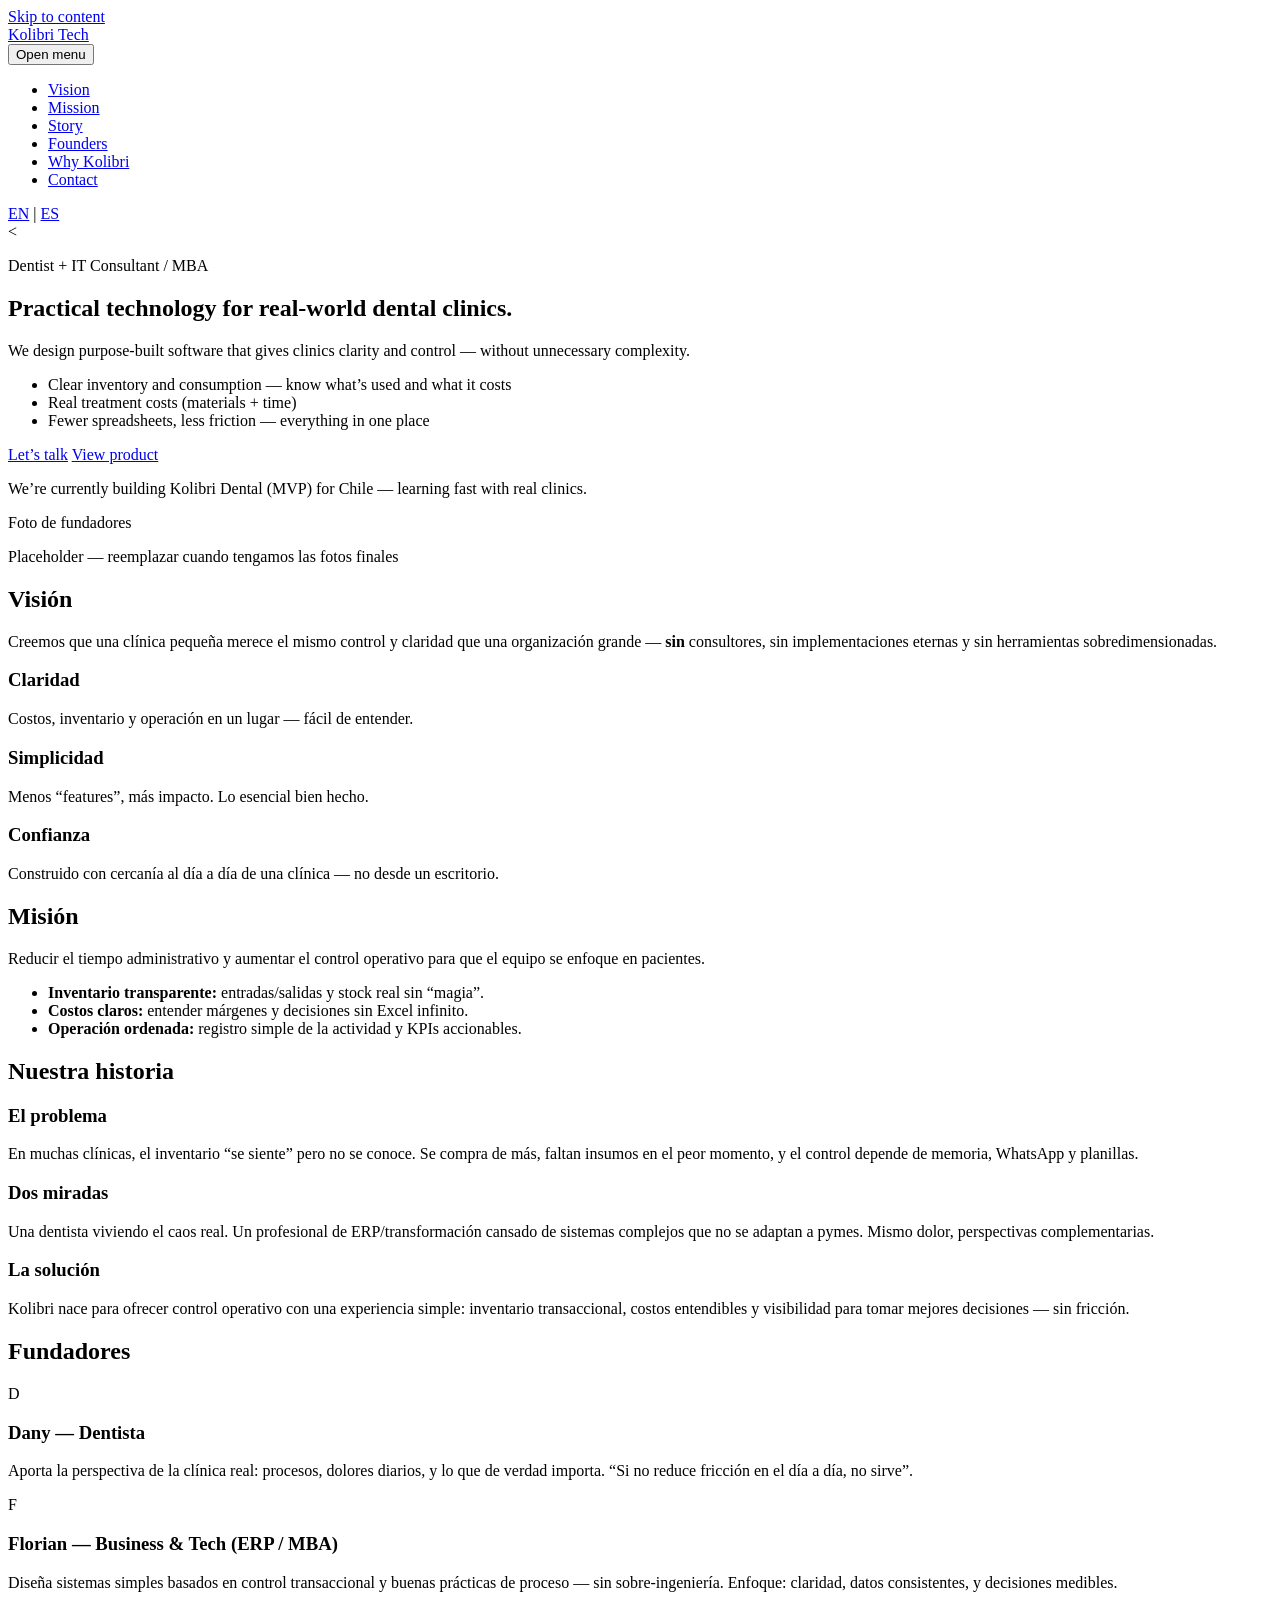
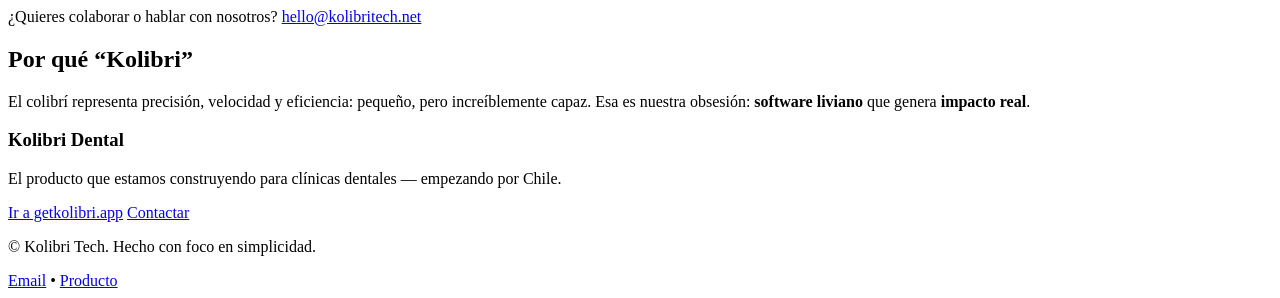
==== en/index.html @ 1b4330e5 "Add files via upload" ====
<!doctype html>
<html lang="en">
<head>
  <meta charset="utf-8" />
  <meta name="viewport" content="width=device-width,initial-scale=1" />

  <title>Kolibri Tech</title>
<meta name="description" content="Kolibri Tech — practical technology for real-world dental clinics in Latin America." />

<meta property="og:title" content="Kolibri Tech" />
<meta property="og:description" content="Practical technology for real-world dental clinics." />

  <!-- Favicon -->
  <link rel="icon" type="image/svg+xml" href="assets/icons/favicon.svg" />

  <!-- Social preview -->
  <meta property="og:title" content="Kolibri Tech" />
  <meta property="og:description" content="Tecnología simple y útil para clínicas dentales reales en Latinoamérica." />
  <meta property="og:type" content="website" />
  <!-- Optional: <meta property="og:image" content="https://kolibritech.net/assets/img/og.jpg" /> -->

  <link rel="stylesheet" href="css/styles.css" />
<link rel="canonical" href="https://kolibritech.net/en" />
<link rel="alternate" hreflang="es" href="https://kolibritech.net/" />
<link rel="alternate" hreflang="en" href="https://kolibritech.net/en" />
</head>

<body>
  <a class="skip-link" href="#main">Skip to content</a>

  <!-- Header -->
  <header class="header">
    <div class="container header__inner">
      <a class="brand" href="#">
        <span class="brand__mark" aria-hidden="true">
          <!-- Optional: replace with your SVG mark -->
          <span class="dot"></span>
        </span>
        <span class="brand__text">Kolibri Tech</span>
      </a>

      <nav class="nav" aria-label="Primary navigation">
  <button class="nav__toggle" type="button"
          aria-expanded="false" aria-controls="navMenu">
    <span class="nav__toggleLines" aria-hidden="true"></span>
    <span class="sr-only">Open menu</span>
  </button>

  <ul class="nav__menu" id="navMenu">
    <li><a href="#vision">Vision</a></li>
    <li><a href="#mission">Mission</a></li>
    <li><a href="#story">Story</a></li>
    <li><a href="#founders">Founders</a></li>
    <li><a href="#why">Why Kolibri</a></li>
    <li>
      <a class="btn btn--small" href="mailto:hello@kolibritech.net">
        Contact
      </a>
    </li>
  </ul>

  <div class="lang" aria-label="Language selector">
    <a class="lang__link lang__link--active" href="/en">EN</a>
    <span class="lang__sep">|</span>
    <a class="lang__link" href="/">ES</a>
  </div>
</nav>
      </nav>
    </div>
  </header>

  <main id="main">
    <!-- Hero -->
    <section class="hero">
      <div class="container hero__grid">
        <div class="hero__copy">
          <<p class="badge">Dentist + IT Consultant / MBA</p>
<h1>Practical technology for real-world dental clinics.</h1>

<p class="lead">
  We design purpose-built software that gives clinics clarity and control — without unnecessary complexity.
</p>

<ul class="hero__bullets">
  <li>Clear inventory and consumption — know what’s used and what it costs</li>
  <li>Real treatment costs (materials + time)</li>
  <li>Fewer spreadsheets, less friction — everything in one place</li>
</ul>

<div class="hero__cta">
  <a class="btn" href="mailto:hello@kolibritech.net">Let’s talk</a>
  <a class="btn btn--ghost" href="https://getkolibri.app" target="_blank" rel="noreferrer">View product</a>
</div>

<p class="fineprint">
  We’re currently building Kolibri Dental (MVP) for Chile — learning fast with real clinics.
</p>
        </div>

        <div class="hero__media" aria-label="Founders photo">
          <!-- Placeholder block: replace with your real photo later -->
          <div class="photoPlaceholder">
            <div class="photoPlaceholder__inner">
              <p class="photoPlaceholder__title">Foto de fundadores</p>
              <p class="photoPlaceholder__hint">Placeholder — reemplazar cuando tengamos las fotos finales</p>
            </div>
          </div>

          <!-- Option B: If you have an image, uncomment and add file
          <img class="hero__photo" src="assets/img/founders-placeholder.jpg" alt="The founders of Kolibri Tech" />
          -->
        </div>
      </div>
    </section>

    <!-- Vision -->
    <section class="section" id="vision">
      <div class="container">
        <h2>Visión</h2>
        <p class="textWide">
          Creemos que una clínica pequeña merece el mismo control y claridad que una organización grande —
          <strong>sin</strong> consultores, sin implementaciones eternas y sin herramientas sobredimensionadas.
        </p>
        <div class="cards">
          <div class="card">
            <h3>Claridad</h3>
            <p>Costos, inventario y operación en un lugar — fácil de entender.</p>
          </div>
          <div class="card">
            <h3>Simplicidad</h3>
            <p>Menos “features”, más impacto. Lo esencial bien hecho.</p>
          </div>
          <div class="card">
            <h3>Confianza</h3>
            <p>Construido con cercanía al día a día de una clínica — no desde un escritorio.</p>
          </div>
        </div>
      </div>
    </section>

    <!-- Mission -->
    <section class="section section--alt" id="mission">
      <div class="container">
        <h2>Misión</h2>
        <p class="textWide">
          Reducir el tiempo administrativo y aumentar el control operativo para que el equipo se enfoque en pacientes.
        </p>

        <ul class="bullets">
          <li><strong>Inventario transparente:</strong> entradas/salidas y stock real sin “magia”.</li>
          <li><strong>Costos claros:</strong> entender márgenes y decisiones sin Excel infinito.</li>
          <li><strong>Operación ordenada:</strong> registro simple de la actividad y KPIs accionables.</li>
        </ul>
      </div>
    </section>

    <!-- Story -->
    <section class="section" id="story">
      <div class="container">
        <h2>Nuestra historia</h2>
        <div class="story">
          <div class="story__block">
            <h3>El problema</h3>
            <p>
              En muchas clínicas, el inventario “se siente” pero no se conoce. Se compra de más, faltan insumos
              en el peor momento, y el control depende de memoria, WhatsApp y planillas.
            </p>
          </div>
          <div class="story__block">
            <h3>Dos miradas</h3>
            <p>
              Una dentista viviendo el caos real. Un profesional de ERP/transformación cansado de sistemas
              complejos que no se adaptan a pymes. Mismo dolor, perspectivas complementarias.
            </p>
          </div>
          <div class="story__block">
            <h3>La solución</h3>
            <p>
              Kolibri nace para ofrecer control operativo con una experiencia simple: inventario transaccional,
              costos entendibles y visibilidad para tomar mejores decisiones — sin fricción.
            </p>
          </div>
        </div>
      </div>
    </section>

    <!-- Founders -->
    <section class="section section--alt" id="founders">
      <div class="container">
        <h2>Fundadores</h2>

        <div class="founders">
          <article class="founderCard">
            <div class="founderCard__avatar" aria-hidden="true">D</div>
            <div>
              <h3>Dany — Dentista</h3>
              <p>
                Aporta la perspectiva de la clínica real: procesos, dolores diarios, y lo que de verdad importa.
                “Si no reduce fricción en el día a día, no sirve”.
              </p>
            </div>
          </article>

          <article class="founderCard">
            <div class="founderCard__avatar" aria-hidden="true">F</div>
            <div>
              <h3>Florian — Business & Tech (ERP / MBA)</h3>
              <p>
                Diseña sistemas simples basados en control transaccional y buenas prácticas de proceso — sin
                sobre-ingeniería. Enfoque: claridad, datos consistentes, y decisiones medibles.
              </p>
            </div>
          </article>
        </div>

        <div class="note">
          <p>
            ¿Quieres colaborar o hablar con nosotros? <a href="mailto:hello@kolibritech.net">hello@kolibritech.net</a>
          </p>
        </div>
      </div>
    </section>

    <!-- Why Kolibri -->
    <section class="section" id="why">
      <div class="container">
        <h2>Por qué “Kolibri”</h2>
        <p class="textWide">
          El colibrí representa precisión, velocidad y eficiencia: pequeño, pero increíblemente capaz.
          Esa es nuestra obsesión: <strong>software liviano</strong> que genera <strong>impacto real</strong>.
        </p>

        <div class="ctaCard">
          <div>
            <h3>Kolibri Dental</h3>
            <p>El producto que estamos construyendo para clínicas dentales — empezando por Chile.</p>
          </div>
          <div class="ctaCard__actions">
            <a class="btn" href="https://getkolibri.app" target="_blank" rel="noreferrer">Ir a getkolibri.app</a>
            <a class="btn btn--ghost" href="mailto:hello@kolibritech.net">Contactar</a>
          </div>
        </div>
      </div>
    </section>

    <!-- Footer -->
    <footer class="footer">
      <div class="container footer__inner">
        <p>© <span id="year"></span> Kolibri Tech. Hecho con foco en simplicidad.</p>
        <div class="footer__links">
          <a href="mailto:hello@kolibritech.net">Email</a>
          <span aria-hidden="true">•</span>
          <a href="https://getkolibri.app" target="_blank" rel="noreferrer">Producto</a>
        </div>
      </div>
    </footer>
  </main>

  <script src="js/main.js"></script>
</body>
</html>
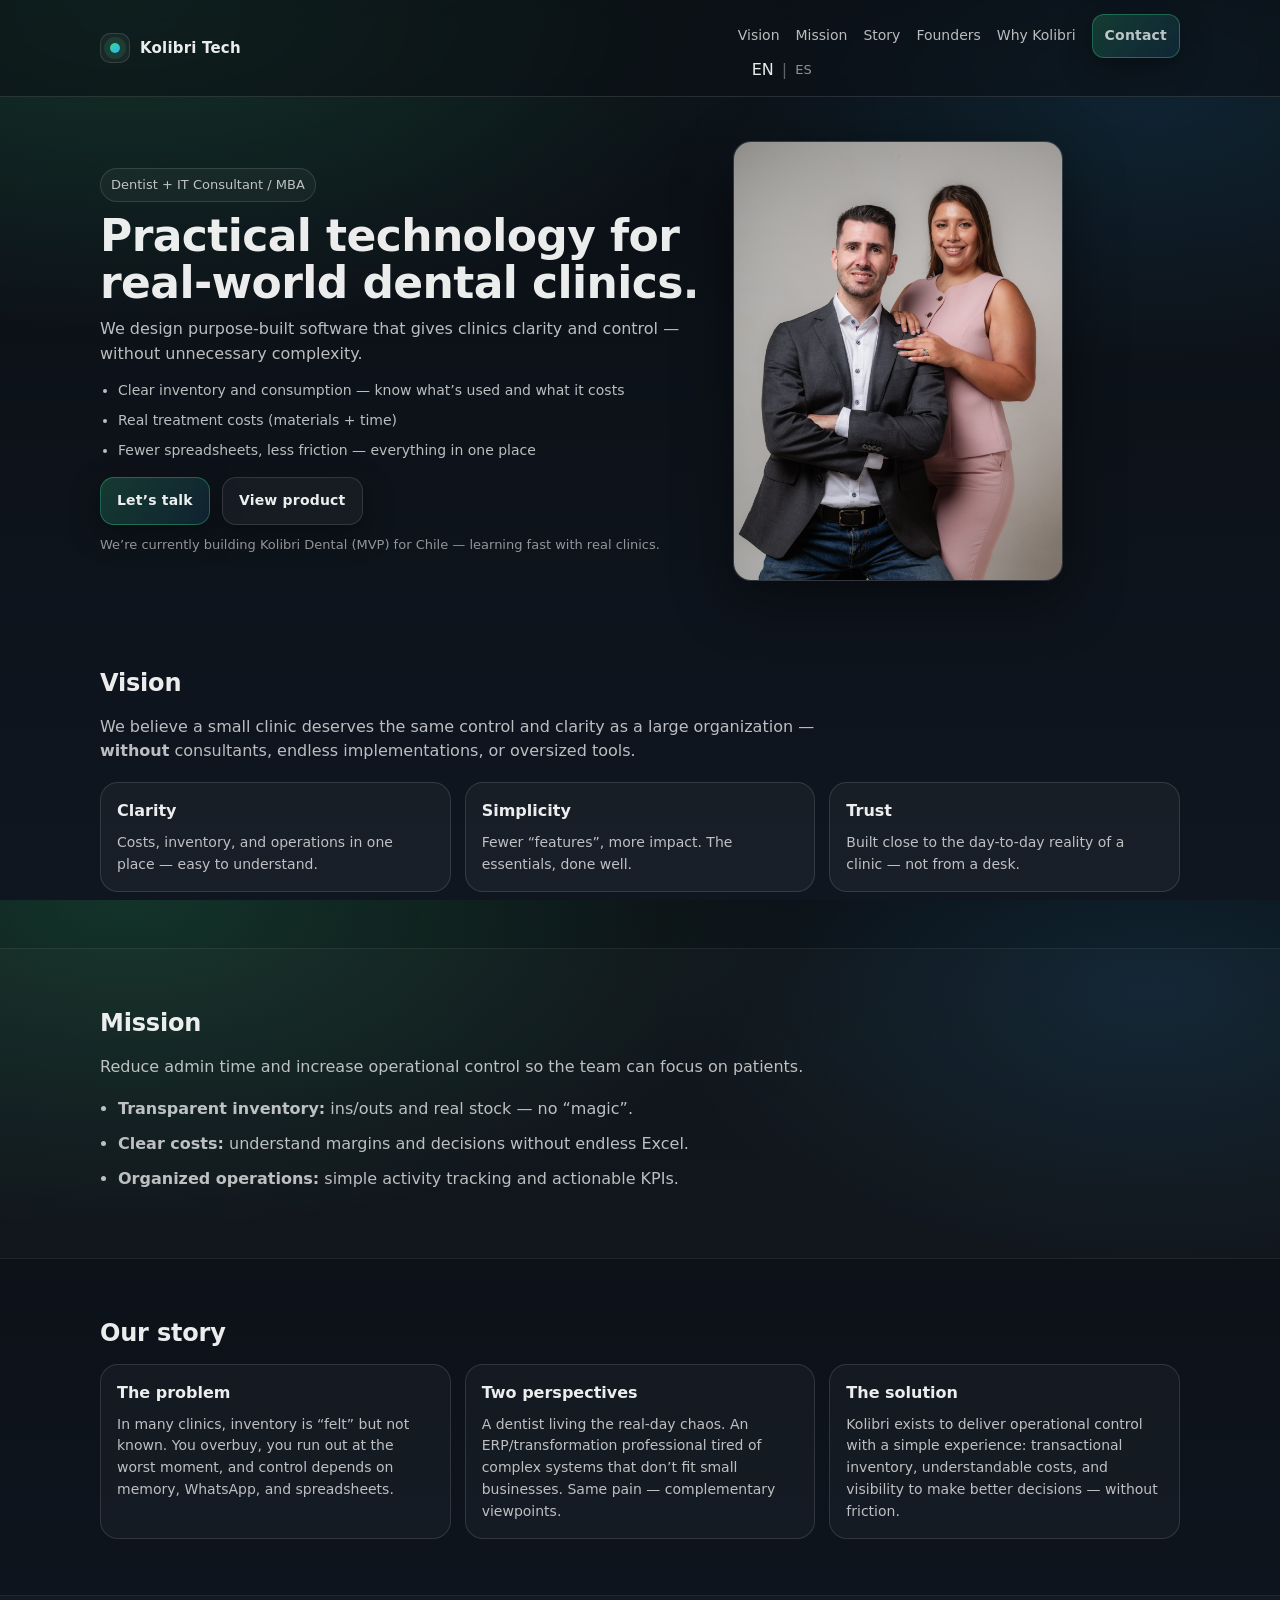
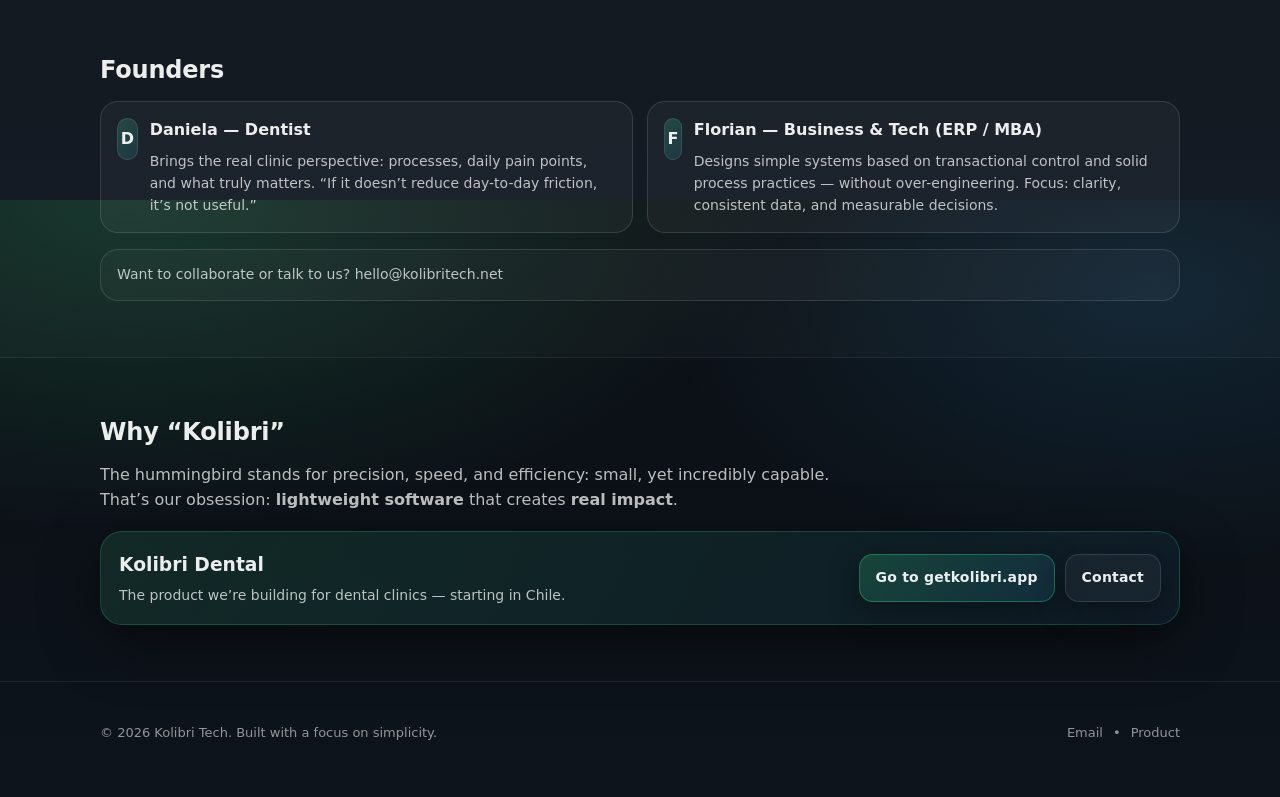
==== commit e9b45cd2: "Update index.html" ====
--- a/en/index.html
+++ b/en/index.html
@@ -3,26 +3,22 @@
 <head>
   <meta charset="utf-8" />
   <meta name="viewport" content="width=device-width,initial-scale=1" />
-
+  <!-- Social preview -->
   <title>Kolibri Tech</title>
 <meta name="description" content="Kolibri Tech — practical technology for real-world dental clinics in Latin America." />
 
 <meta property="og:title" content="Kolibri Tech" />
 <meta property="og:description" content="Practical technology for real-world dental clinics." />
-
+<meta property="og:type" content="website" />
   <!-- Favicon -->
-  <link rel="icon" type="image/svg+xml" href="assets/icons/favicon.svg" />
-
-  <!-- Social preview -->
-  <meta property="og:title" content="Kolibri Tech" />
-  <meta property="og:description" content="Tecnología simple y útil para clínicas dentales reales en Latinoamérica." />
-  <meta property="og:type" content="website" />
+  <link rel="icon" type="image/svg+xml" href="/assets/icons/favicon.svg" />
+  
   <!-- Optional: <meta property="og:image" content="https://kolibritech.net/assets/img/og.jpg" /> -->
 
-  <link rel="stylesheet" href="css/styles.css" />
-<link rel="canonical" href="https://kolibritech.net/en" />
+  <link rel="stylesheet" href="/css/styles.css" />
+<link rel="canonical" href="https://kolibritech.net/en/" />
 <link rel="alternate" hreflang="es" href="https://kolibritech.net/" />
-<link rel="alternate" hreflang="en" href="https://kolibritech.net/en" />
+<link rel="alternate" hreflang="en" href="https://kolibritech.net/en/" />
 </head>
 
 <body>
@@ -60,11 +56,10 @@
   </ul>
 
   <div class="lang" aria-label="Language selector">
-    <a class="lang__link lang__link--active" href="/en">EN</a>
-    <span class="lang__sep">|</span>
-    <a class="lang__link" href="/">ES</a>
-  </div>
-</nav>
+  <span class="lang__active">EN</span>
+  <span class="lang__sep">|</span>
+  <a class="lang__link" href="/">ES</a>
+</div>
       </nav>
     </div>
   </header>
@@ -72,190 +67,185 @@
   <main id="main">
     <!-- Hero -->
     <section class="hero">
-      <div class="container hero__grid">
-        <div class="hero__copy">
-          <<p class="badge">Dentist + IT Consultant / MBA</p>
-<h1>Practical technology for real-world dental clinics.</h1>
-
-<p class="lead">
-  We design purpose-built software that gives clinics clarity and control — without unnecessary complexity.
-</p>
-
-<ul class="hero__bullets">
-  <li>Clear inventory and consumption — know what’s used and what it costs</li>
-  <li>Real treatment costs (materials + time)</li>
-  <li>Fewer spreadsheets, less friction — everything in one place</li>
-</ul>
-
-<div class="hero__cta">
-  <a class="btn" href="mailto:hello@kolibritech.net">Let’s talk</a>
-  <a class="btn btn--ghost" href="https://getkolibri.app" target="_blank" rel="noreferrer">View product</a>
-</div>
-
-<p class="fineprint">
-  We’re currently building Kolibri Dental (MVP) for Chile — learning fast with real clinics.
-</p>
-        </div>
-
-        <div class="hero__media" aria-label="Founders photo">
-          <!-- Placeholder block: replace with your real photo later -->
-          <div class="photoPlaceholder">
-            <div class="photoPlaceholder__inner">
-              <p class="photoPlaceholder__title">Foto de fundadores</p>
-              <p class="photoPlaceholder__hint">Placeholder — reemplazar cuando tengamos las fotos finales</p>
-            </div>
-          </div>
-
-          <!-- Option B: If you have an image, uncomment and add file
-          <img class="hero__photo" src="assets/img/founders-placeholder.jpg" alt="The founders of Kolibri Tech" />
-          -->
-        </div>
-      </div>
-    </section>
+  <div class="container hero__grid">
+    <div class="hero__copy">
+      <p class="badge">Dentist + IT Consultant / MBA</p>
+      <h1>Practical technology for real-world dental clinics.</h1>
+
+      <p class="lead">
+        We design purpose-built software that gives clinics clarity and control — without unnecessary complexity.
+      </p>
+
+      <ul class="hero__bullets">
+        <li>Clear inventory and consumption — know what’s used and what it costs</li>
+        <li>Real treatment costs (materials + time)</li>
+        <li>Fewer spreadsheets, less friction — everything in one place</li>
+      </ul>
+
+      <div class="hero__cta">
+        <a class="btn" href="mailto:hello@kolibritech.net">Let’s talk</a>
+        <a class="btn btn--ghost" href="https://getkolibri.app" target="_blank" rel="noreferrer">View product</a>
+      </div>
+
+      <p class="fineprint">
+        We’re currently building Kolibri Dental (MVP) for Chile — learning fast with real clinics.
+      </p>
+    </div>
+
+    <div class="hero__media" aria-label="Founders photo">
+      <img
+        class="hero__photo"
+        src="/img/founders.jpg"
+        alt="The founders of Kolibri Tech"
+        loading="eager"
+      />
+    </div>
+  </div>
+</section>
 
     <!-- Vision -->
-    <section class="section" id="vision">
-      <div class="container">
-        <h2>Visión</h2>
-        <p class="textWide">
-          Creemos que una clínica pequeña merece el mismo control y claridad que una organización grande —
-          <strong>sin</strong> consultores, sin implementaciones eternas y sin herramientas sobredimensionadas.
+<section class="section" id="vision">
+  <div class="container">
+    <h2>Vision</h2>
+    <p class="textWide">
+      We believe a small clinic deserves the same control and clarity as a large organization —
+      <strong>without</strong> consultants, endless implementations, or oversized tools.
+    </p>
+    <div class="cards">
+      <div class="card">
+        <h3>Clarity</h3>
+        <p>Costs, inventory, and operations in one place — easy to understand.</p>
+      </div>
+      <div class="card">
+        <h3>Simplicity</h3>
+        <p>Fewer “features”, more impact. The essentials, done well.</p>
+      </div>
+      <div class="card">
+        <h3>Trust</h3>
+        <p>Built close to the day-to-day reality of a clinic — not from a desk.</p>
+      </div>
+    </div>
+  </div>
+</section>
+
+<!-- Mission -->
+<section class="section section--alt" id="mission">
+  <div class="container">
+    <h2>Mission</h2>
+    <p class="textWide">
+      Reduce admin time and increase operational control so the team can focus on patients.
+    </p>
+
+    <ul class="bullets">
+      <li><strong>Transparent inventory:</strong> ins/outs and real stock — no “magic”.</li>
+      <li><strong>Clear costs:</strong> understand margins and decisions without endless Excel.</li>
+      <li><strong>Organized operations:</strong> simple activity tracking and actionable KPIs.</li>
+    </ul>
+  </div>
+</section>
+
+<!-- Story -->
+<section class="section" id="story">
+  <div class="container">
+    <h2>Our story</h2>
+    <div class="story">
+      <div class="story__block">
+        <h3>The problem</h3>
+        <p>
+          In many clinics, inventory is “felt” but not known. You overbuy, you run out at the worst moment,
+          and control depends on memory, WhatsApp, and spreadsheets.
         </p>
-        <div class="cards">
-          <div class="card">
-            <h3>Claridad</h3>
-            <p>Costos, inventario y operación en un lugar — fácil de entender.</p>
-          </div>
-          <div class="card">
-            <h3>Simplicidad</h3>
-            <p>Menos “features”, más impacto. Lo esencial bien hecho.</p>
-          </div>
-          <div class="card">
-            <h3>Confianza</h3>
-            <p>Construido con cercanía al día a día de una clínica — no desde un escritorio.</p>
-          </div>
-        </div>
-      </div>
-    </section>
-
-    <!-- Mission -->
-    <section class="section section--alt" id="mission">
-      <div class="container">
-        <h2>Misión</h2>
-        <p class="textWide">
-          Reducir el tiempo administrativo y aumentar el control operativo para que el equipo se enfoque en pacientes.
+      </div>
+      <div class="story__block">
+        <h3>Two perspectives</h3>
+        <p>
+          A dentist living the real-day chaos. An ERP/transformation professional tired of complex systems
+          that don’t fit small businesses. Same pain — complementary viewpoints.
         </p>
-
-        <ul class="bullets">
-          <li><strong>Inventario transparente:</strong> entradas/salidas y stock real sin “magia”.</li>
-          <li><strong>Costos claros:</strong> entender márgenes y decisiones sin Excel infinito.</li>
-          <li><strong>Operación ordenada:</strong> registro simple de la actividad y KPIs accionables.</li>
-        </ul>
-      </div>
-    </section>
-
-    <!-- Story -->
-    <section class="section" id="story">
-      <div class="container">
-        <h2>Nuestra historia</h2>
-        <div class="story">
-          <div class="story__block">
-            <h3>El problema</h3>
-            <p>
-              En muchas clínicas, el inventario “se siente” pero no se conoce. Se compra de más, faltan insumos
-              en el peor momento, y el control depende de memoria, WhatsApp y planillas.
-            </p>
-          </div>
-          <div class="story__block">
-            <h3>Dos miradas</h3>
-            <p>
-              Una dentista viviendo el caos real. Un profesional de ERP/transformación cansado de sistemas
-              complejos que no se adaptan a pymes. Mismo dolor, perspectivas complementarias.
-            </p>
-          </div>
-          <div class="story__block">
-            <h3>La solución</h3>
-            <p>
-              Kolibri nace para ofrecer control operativo con una experiencia simple: inventario transaccional,
-              costos entendibles y visibilidad para tomar mejores decisiones — sin fricción.
-            </p>
-          </div>
-        </div>
-      </div>
-    </section>
-
-    <!-- Founders -->
-    <section class="section section--alt" id="founders">
-      <div class="container">
-        <h2>Fundadores</h2>
-
-        <div class="founders">
-          <article class="founderCard">
-            <div class="founderCard__avatar" aria-hidden="true">D</div>
-            <div>
-              <h3>Dany — Dentista</h3>
-              <p>
-                Aporta la perspectiva de la clínica real: procesos, dolores diarios, y lo que de verdad importa.
-                “Si no reduce fricción en el día a día, no sirve”.
-              </p>
-            </div>
-          </article>
-
-          <article class="founderCard">
-            <div class="founderCard__avatar" aria-hidden="true">F</div>
-            <div>
-              <h3>Florian — Business & Tech (ERP / MBA)</h3>
-              <p>
-                Diseña sistemas simples basados en control transaccional y buenas prácticas de proceso — sin
-                sobre-ingeniería. Enfoque: claridad, datos consistentes, y decisiones medibles.
-              </p>
-            </div>
-          </article>
-        </div>
-
-        <div class="note">
+      </div>
+      <div class="story__block">
+        <h3>The solution</h3>
+        <p>
+          Kolibri exists to deliver operational control with a simple experience: transactional inventory,
+          understandable costs, and visibility to make better decisions — without friction.
+        </p>
+      </div>
+    </div>
+  </div>
+</section>
+
+<!-- Founders -->
+<section class="section section--alt" id="founders">
+  <div class="container">
+    <h2>Founders</h2>
+
+    <div class="founders">
+      <article class="founderCard">
+        <div class="founderCard__avatar" aria-hidden="true">D</div>
+        <div>
+          <h3>Daniela — Dentist</h3>
           <p>
-            ¿Quieres colaborar o hablar con nosotros? <a href="mailto:hello@kolibritech.net">hello@kolibritech.net</a>
+            Brings the real clinic perspective: processes, daily pain points, and what truly matters.
+            “If it doesn’t reduce day-to-day friction, it’s not useful.”
           </p>
         </div>
-      </div>
-    </section>
-
-    <!-- Why Kolibri -->
-    <section class="section" id="why">
-      <div class="container">
-        <h2>Por qué “Kolibri”</h2>
-        <p class="textWide">
-          El colibrí representa precisión, velocidad y eficiencia: pequeño, pero increíblemente capaz.
-          Esa es nuestra obsesión: <strong>software liviano</strong> que genera <strong>impacto real</strong>.
-        </p>
-
-        <div class="ctaCard">
-          <div>
-            <h3>Kolibri Dental</h3>
-            <p>El producto que estamos construyendo para clínicas dentales — empezando por Chile.</p>
-          </div>
-          <div class="ctaCard__actions">
-            <a class="btn" href="https://getkolibri.app" target="_blank" rel="noreferrer">Ir a getkolibri.app</a>
-            <a class="btn btn--ghost" href="mailto:hello@kolibritech.net">Contactar</a>
-          </div>
+      </article>
+
+      <article class="founderCard">
+        <div class="founderCard__avatar" aria-hidden="true">F</div>
+        <div>
+          <h3>Florian — Business & Tech (ERP / MBA)</h3>
+          <p>
+            Designs simple systems based on transactional control and solid process practices — without
+            over-engineering. Focus: clarity, consistent data, and measurable decisions.
+          </p>
         </div>
-      </div>
-    </section>
-
-    <!-- Footer -->
-    <footer class="footer">
-      <div class="container footer__inner">
-        <p>© <span id="year"></span> Kolibri Tech. Hecho con foco en simplicidad.</p>
-        <div class="footer__links">
-          <a href="mailto:hello@kolibritech.net">Email</a>
-          <span aria-hidden="true">•</span>
-          <a href="https://getkolibri.app" target="_blank" rel="noreferrer">Producto</a>
-        </div>
-      </div>
-    </footer>
-  </main>
-
-  <script src="js/main.js"></script>
+      </article>
+    </div>
+
+    <div class="note">
+      <p>
+        Want to collaborate or talk to us? <a href="mailto:hello@kolibritech.net">hello@kolibritech.net</a>
+      </p>
+    </div>
+  </div>
+</section>
+
+<!-- Why Kolibri -->
+<section class="section" id="why">
+  <div class="container">
+    <h2>Why “Kolibri”</h2>
+    <p class="textWide">
+      The hummingbird stands for precision, speed, and efficiency: small, yet incredibly capable.
+      That’s our obsession: <strong>lightweight software</strong> that creates <strong>real impact</strong>.
+    </p>
+
+    <div class="ctaCard">
+      <div>
+        <h3>Kolibri Dental</h3>
+        <p>The product we’re building for dental clinics — starting in Chile.</p>
+      </div>
+      <div class="ctaCard__actions">
+        <a class="btn" href="https://getkolibri.app" target="_blank" rel="noreferrer">Go to getkolibri.app</a>
+        <a class="btn btn--ghost" href="mailto:hello@kolibritech.net">Contact</a>
+      </div>
+    </div>
+  </div>
+</section>
+
+<!-- Footer -->
+<footer class="footer">
+  <div class="container footer__inner">
+    <p>© <span id="year"></span> Kolibri Tech. Built with a focus on simplicity.</p>
+    <div class="footer__links">
+      <a href="mailto:hello@kolibritech.net">Email</a>
+      <span aria-hidden="true">•</span>
+      <a href="https://getkolibri.app" target="_blank" rel="noreferrer">Product</a>
+    </div>
+  </div>
+</footer>
+</main>
+
+  <script src="/js/main.js"></script>
 </body>
-</html>+</html>
--- a/css/styles.css
+++ b/css/styles.css
@@ -0,0 +1,466 @@
+:root{
+  --bg: #0b0f14;
+  --bg2: #0f1620;
+  --card: rgba(255,255,255,0.06);
+  --card2: rgba(255,255,255,0.10);
+  --text: rgba(255,255,255,0.92);
+  --muted: rgba(255,255,255,0.72);
+  --muted2: rgba(255,255,255,0.55);
+  --border: rgba(255,255,255,0.12);
+  --accent: #39d98a; /* Kolibri-ish green (adjust later) */
+  --accent2: #2bb3ff;
+  --shadow: 0 18px 60px rgba(0,0,0,0.45);
+  --radius: 18px;
+  --max: 1080px;
+  --font: ui-sans-serif, system-ui, -apple-system, Segoe UI, Roboto, Helvetica, Arial, "Apple Color Emoji","Segoe UI Emoji";
+}
+
+*{ box-sizing:border-box; }
+html,body{ height:100%; }
+body{
+  margin:0;
+  background: radial-gradient(1200px 600px at 10% 0%, rgba(57,217,138,0.18), transparent 55%),
+              radial-gradient(900px 500px at 90% 10%, rgba(43,179,255,0.12), transparent 55%),
+              linear-gradient(180deg, var(--bg), var(--bg2));
+  color:var(--text);
+  font-family:var(--font);
+  line-height:1.55;
+}
+
+a{ color:inherit; text-decoration:none; }
+a:hover{ text-decoration:underline; text-underline-offset: 4px; }
+
+.container{
+  width: min(var(--max), calc(100% - 40px));
+  margin: 0 auto;
+}
+
+.sr-only{
+  position:absolute;
+  width:1px;height:1px;
+  padding:0;margin:-1px;
+  overflow:hidden;clip:rect(0,0,0,0);
+  white-space:nowrap;border:0;
+}
+
+.skip-link{
+  position:absolute;
+  left:-999px; top:auto;
+  width:1px; height:1px;
+  overflow:hidden;
+}
+.skip-link:focus{
+  left:20px; top:16px;
+  width:auto; height:auto;
+  padding:10px 12px;
+  background: rgba(0,0,0,0.7);
+  border:1px solid var(--border);
+  border-radius: 10px;
+  z-index: 9999;
+}
+
+/* Header */
+.header{
+  position: sticky;
+  top: 0;
+  z-index: 50;
+  backdrop-filter: blur(10px);
+  background: rgba(11,15,20,0.55);
+  border-bottom: 1px solid var(--border);
+}
+.header__inner{
+  display:flex;
+  align-items:center;
+  justify-content:space-between;
+  padding: 14px 0;
+}
+
+.brand{
+  display:flex;
+  align-items:center;
+  gap:10px;
+  font-weight: 700;
+  letter-spacing: 0.2px;
+}
+.brand__mark{
+  width: 30px;
+  height: 30px;
+  border-radius: 10px;
+  border: 1px solid var(--border);
+  display:grid;
+  place-items:center;
+  background: rgba(255,255,255,0.05);
+}
+.brand__mark .dot{
+  width: 10px;
+  height: 10px;
+  border-radius: 999px;
+  background: linear-gradient(135deg, var(--accent), var(--accent2));
+  box-shadow: 0 0 0 6px rgba(57,217,138,0.12);
+}
+.brand__text{ font-size: 15px; }
+
+/* Nav */
+.nav{ position:relative; }
+.nav__toggle{
+  display:none;
+  border:1px solid var(--border);
+  background: rgba(255,255,255,0.04);
+  color:var(--text);
+  border-radius: 12px;
+  padding:10px 12px;
+  cursor:pointer;
+}
+.nav__toggleLines{
+  display:block;
+  width:18px;height:2px;
+  background: var(--text);
+  position:relative;
+}
+.nav__toggleLines::before,
+.nav__toggleLines::after{
+  content:"";
+  position:absolute; left:0;
+  width:18px;height:2px;
+  background: var(--text);
+}
+.nav__toggleLines::before{ top:-6px; }
+.nav__toggleLines::after{ top:6px; }
+
+.nav__menu{
+  list-style:none;
+  display:flex;
+  align-items:center;
+  gap:16px;
+  margin:0;
+  padding:0;
+}
+.nav__menu a{
+  color: var(--muted);
+  font-size: 14px;
+}
+.nav__menu a:hover{ color: var(--text); text-decoration:none; }
+
+@media (max-width: 860px){
+  .nav__toggle{ display:inline-flex; align-items:center; }
+  .nav__menu{
+    position:absolute;
+    right:0;
+    top:52px;
+    width: min(320px, calc(100vw - 24px));
+    display:none;
+    flex-direction:column;
+    align-items:stretch;
+    gap:0;
+    padding:10px;
+    border-radius: 14px;
+    background: rgba(11,15,20,0.92);
+    border:1px solid var(--border);
+    box-shadow: var(--shadow);
+  }
+  .nav__menu.open{ display:flex; }
+  .nav__menu li a{
+    display:block;
+    padding:12px 10px;
+    border-radius: 12px;
+  }
+  .nav__menu li a:hover{
+    background: rgba(255,255,255,0.06);
+  }
+}
+
+.lang{
+  display:flex;
+  align-items:center;
+  gap:8px;
+  margin-left: 14px;
+}
+.lang__link{
+  color: var(--muted2);
+  font-size: 13px;
+  text-decoration: none;
+}
+.lang__link:hover{ color: var(--text); text-decoration:none; }
+.lang__link--active{
+  color: var(--text);
+  font-weight: 700;
+}
+.lang__sep{ color: rgba(255,255,255,0.35); }
+
+/* Buttons */
+.btn{
+  display:inline-flex;
+  align-items:center;
+  justify-content:center;
+  gap:10px;
+  padding: 12px 16px;
+  border-radius: 14px;
+  border: 1px solid rgba(57,217,138,0.35);
+  background: linear-gradient(135deg, rgba(57,217,138,0.20), rgba(43,179,255,0.10));
+  color: var(--text);
+  font-weight: 650;
+  font-size: 14px;
+  letter-spacing: 0.2px;
+  box-shadow: 0 10px 30px rgba(0,0,0,0.35);
+  text-decoration:none;
+}
+.btn:hover{ text-decoration:none; transform: translateY(-1px); }
+.btn:active{ transform: translateY(0); }
+
+.btn--ghost{
+  border: 1px solid var(--border);
+  background: rgba(255,255,255,0.04);
+}
+.btn--small{
+  padding: 10px 12px;
+  border-radius: 12px;
+}
+
+/* Hero */
+.hero{
+  padding: 44px 0 28px;
+}
+.hero__grid{
+  display:grid;
+  grid-template-columns: 1.15fr 0.85fr;
+  gap: 28px;
+  align-items:center;
+}
+.badge{
+  display:inline-flex;
+  gap:8px;
+  align-items:center;
+  padding: 6px 10px;
+  border: 1px solid var(--border);
+  border-radius: 999px;
+  color: var(--muted);
+  background: rgba(255,255,255,0.04);
+  font-size: 13px;
+  margin: 0 0 10px;
+}
+.hero h1{
+  margin: 0 0 10px;
+  font-size: clamp(30px, 4vw, 44px);
+  line-height: 1.08;
+  letter-spacing: -0.6px;
+}
+.lead{
+  margin: 0 0 14px;
+  color: var(--muted);
+  font-size: 16px;
+  max-width: 60ch;
+}
+.hero__cta{
+  display:flex;
+  flex-wrap:wrap;
+  gap: 12px;
+  margin: 4px 0 10px;
+}
+.fineprint{
+  margin: 0;
+  color: var(--muted2);
+  font-size: 13px;
+}
+
+.hero__media{
+  border-radius: var(--radius);
+  border: 1px solid var(--border);
+  background: rgba(255,255,255,0.03);
+  box-shadow: var(--shadow);
+  overflow:hidden;
+
+  /* NEW: portrait-card behaviour */
+  aspect-ratio: 3 / 4;
+  max-height: 440px;
+}
+
+.hero__bullets{
+  margin: 0 0 16px;
+  padding-left: 18px;
+  color: var(--muted);
+  font-size: 14px;
+}
+.hero__bullets li{ margin: 8px 0; }
+
+.hero__photo{
+  width: 100%;
+  height: 100%;
+  display: block;
+  object-fit: cover;
+  object-position: 50% 12%;
+}
+
+@media (max-width: 860px){
+  .hero__grid{ grid-template-columns: 1fr; }
+  .hero{ padding-top: 40px; }
+
+  .hero__media{
+    aspect-ratio: 16 / 10;
+    max-height: 360px;
+  }
+  .hero__photo{
+    object-position: 50% 6%;
+  }
+}
+
+/* Sections */
+.section{
+  padding: 56px 0;
+}
+.section--alt{
+  background: rgba(255,255,255,0.02);
+  border-top: 1px solid rgba(255,255,255,0.06);
+  border-bottom: 1px solid rgba(255,255,255,0.06);
+}
+.section h2{
+  margin:0 0 12px;
+  font-size: 24px;
+  letter-spacing: -0.2px;
+}
+.textWide{
+  max-width: 72ch;
+  color: var(--muted);
+  margin: 0 0 18px;
+}
+
+/* Cards */
+.cards{
+  display:grid;
+  grid-template-columns: repeat(3, 1fr);
+  gap: 14px;
+  margin-top: 16px;
+}
+.card{
+  border: 1px solid var(--border);
+  border-radius: var(--radius);
+  padding: 16px;
+  background: rgba(255,255,255,0.04);
+}
+.card h3{
+  margin:0 0 8px;
+  font-size: 16px;
+}
+.card p{
+  margin:0;
+  color: var(--muted);
+  font-size: 14px;
+}
+
+@media (max-width: 860px){
+  .cards{ grid-template-columns: 1fr; }
+}
+
+/* Bullets */
+.bullets{
+  margin: 14px 0 0;
+  padding-left: 18px;
+  color: var(--muted);
+}
+.bullets li{ margin: 10px 0; }
+
+/* Story */
+.story{
+  display:grid;
+  grid-template-columns: repeat(3, 1fr);
+  gap: 14px;
+  margin-top: 12px;
+}
+.story__block{
+  border: 1px solid var(--border);
+  border-radius: var(--radius);
+  padding: 16px;
+  background: rgba(255,255,255,0.03);
+}
+.story__block h3{ margin:0 0 8px; font-size: 16px; }
+.story__block p{ margin:0; color: var(--muted); font-size: 14px; }
+
+@media (max-width: 860px){
+  .story{ grid-template-columns: 1fr; }
+}
+
+/* Founders */
+.founders{
+  display:grid;
+  grid-template-columns: 1fr 1fr;
+  gap: 14px;
+  margin-top: 12px;
+}
+.founderCard{
+  display:flex;
+  gap: 12px;
+  align-items:flex-start;
+  border: 1px solid var(--border);
+  border-radius: var(--radius);
+  padding: 16px;
+  background: rgba(255,255,255,0.04);
+}
+.founderCard__avatar{
+  width: 42px;
+  height: 42px;
+  border-radius: 14px;
+  display:grid;
+  place-items:center;
+  font-weight: 800;
+  background: linear-gradient(135deg, rgba(57,217,138,0.22), rgba(43,179,255,0.14));
+  border: 1px solid rgba(255,255,255,0.10);
+}
+.founderCard h3{ margin:0 0 8px; font-size: 16px; }
+.founderCard p{ margin:0; color: var(--muted); font-size: 14px; }
+
+@media (max-width: 860px){
+  .founders{ grid-template-columns: 1fr; }
+}
+
+.note{
+  margin-top: 16px;
+  border: 1px solid var(--border);
+  border-radius: var(--radius);
+  padding: 14px 16px;
+  background: rgba(255,255,255,0.03);
+}
+.note p{ margin:0; color: var(--muted); font-size: 14px; }
+
+/* CTA Card */
+.ctaCard{
+  display:flex;
+  align-items:center;
+  justify-content:space-between;
+  gap: 16px;
+  border: 1px solid rgba(57,217,138,0.22);
+  border-radius: calc(var(--radius) + 4px);
+  padding: 18px;
+  background: linear-gradient(135deg, rgba(57,217,138,0.12), rgba(43,179,255,0.06));
+  box-shadow: var(--shadow);
+}
+.ctaCard h3{ margin:0 0 6px; }
+.ctaCard p{ margin:0; color: var(--muted); font-size: 14px; }
+.ctaCard__actions{ display:flex; flex-wrap:wrap; gap: 10px; }
+
+@media (max-width: 860px){
+  .ctaCard{ flex-direction:column; align-items:flex-start; }
+}
+
+/* Footer */
+.footer{
+  padding: 28px 0 40px;
+  border-top: 1px solid rgba(255,255,255,0.08);
+}
+.footer__inner{
+  display:flex;
+  align-items:center;
+  justify-content:space-between;
+  gap: 12px;
+  color: var(--muted2);
+  font-size: 13px;
+}
+.footer__links{
+  display:flex;
+  gap: 10px;
+  align-items:center;
+}
+.footer__links a{ color: var(--muted2); }
+.footer__links a:hover{ color: var(--text); text-decoration:none; }
+
+@media (max-width: 860px){
+  .footer__inner{ flex-direction:column; align-items:flex-start; }
+}
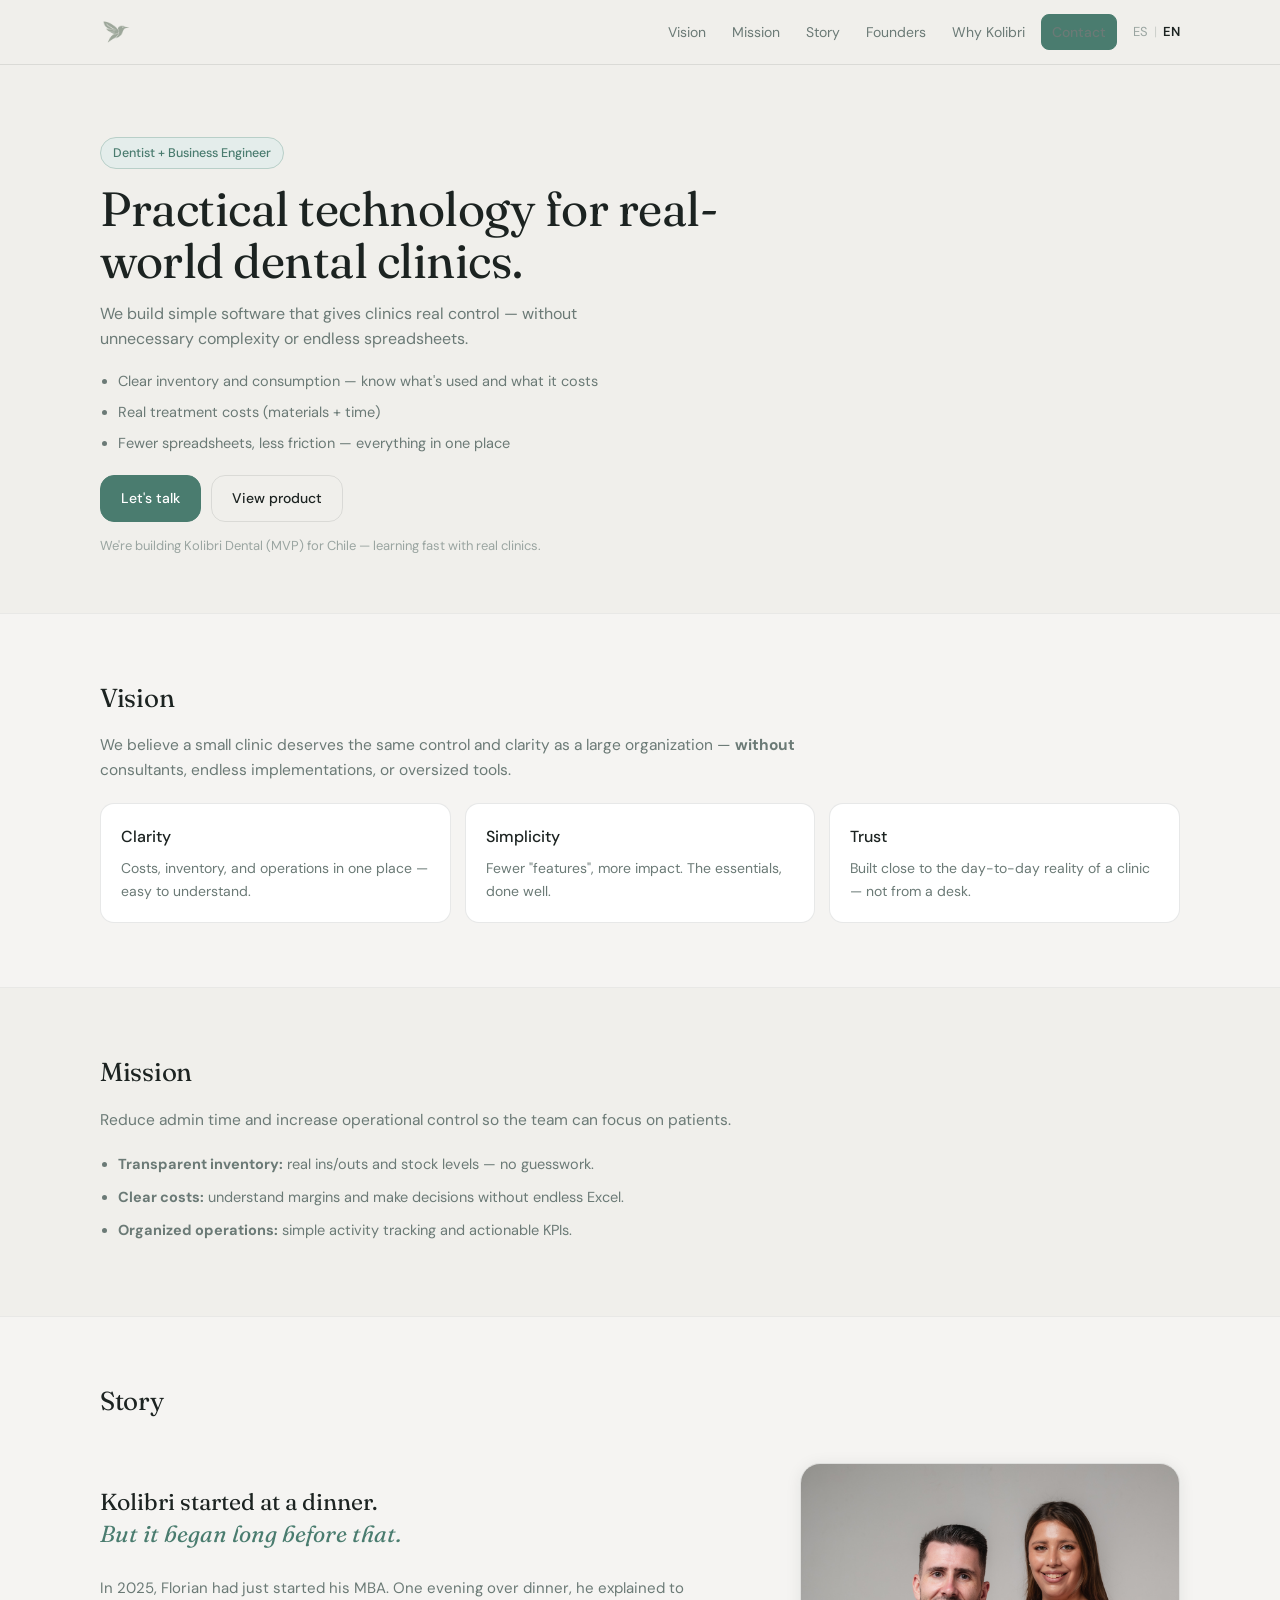
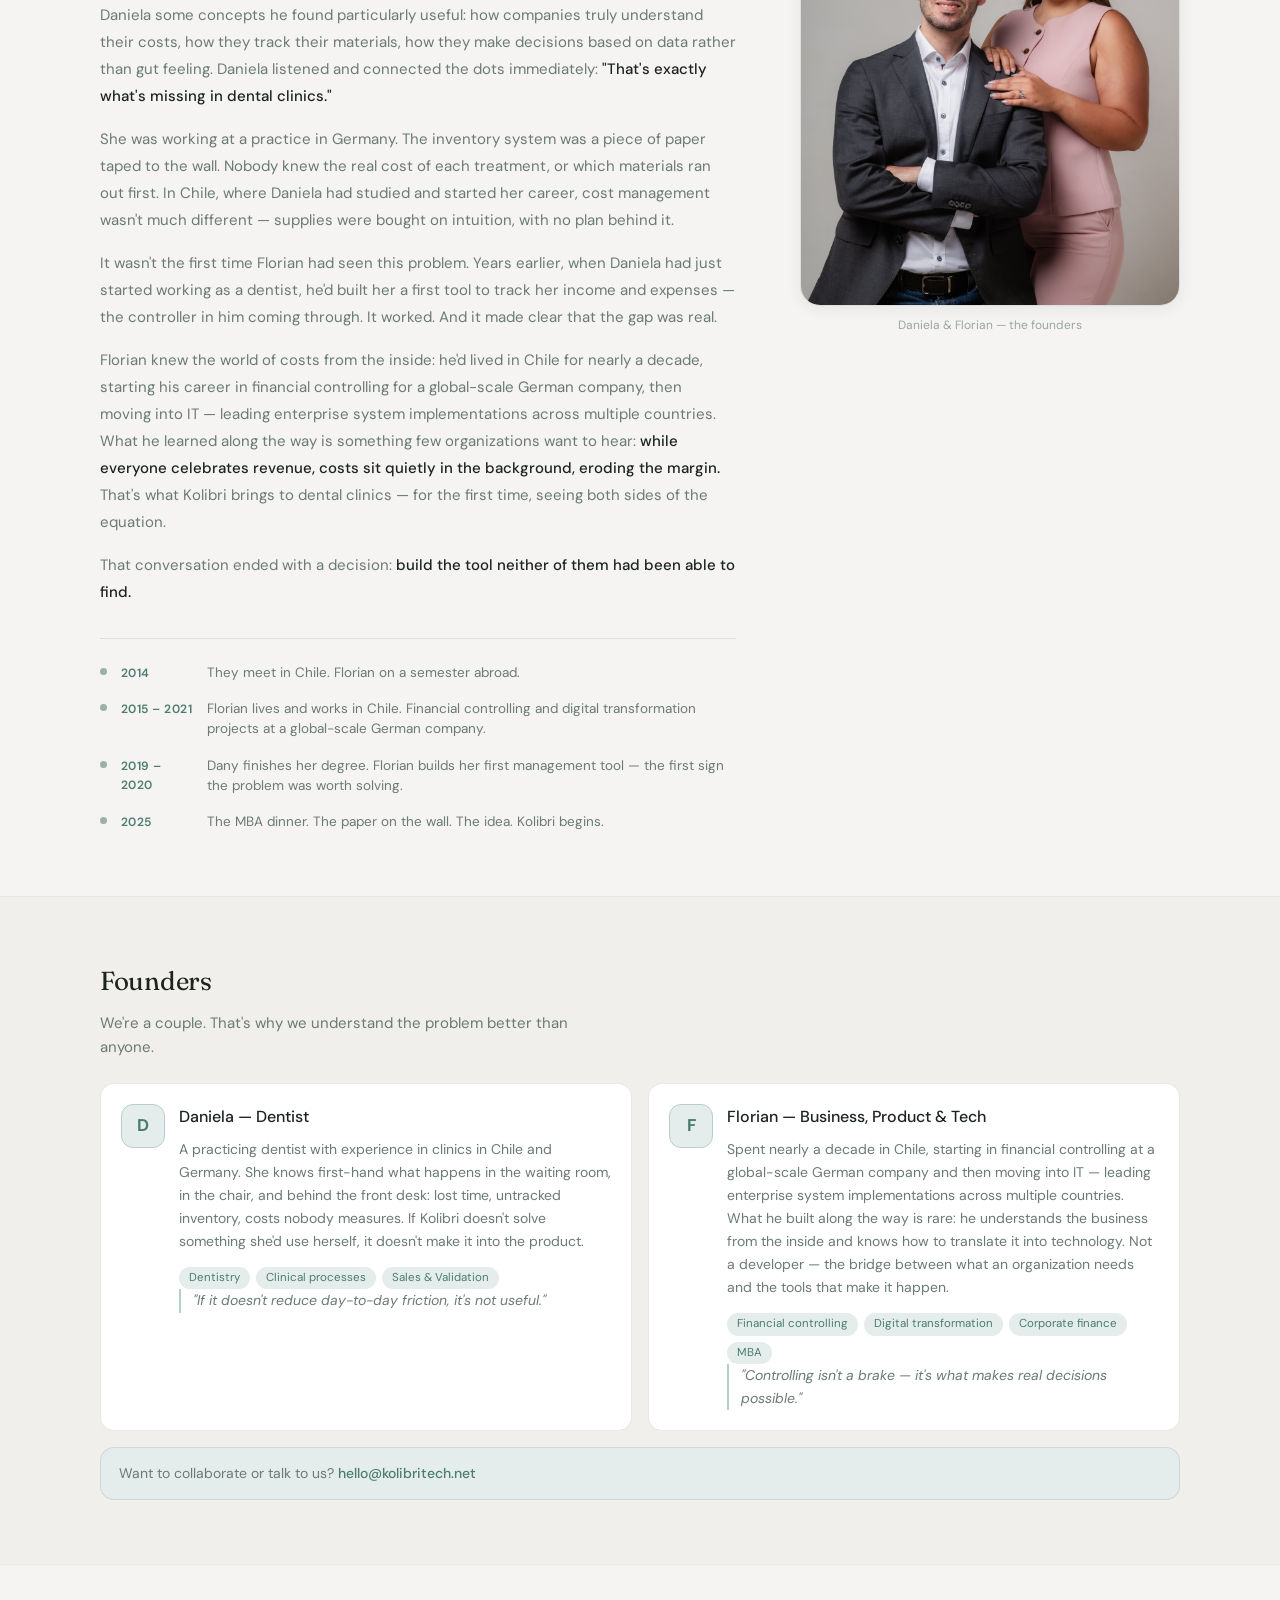
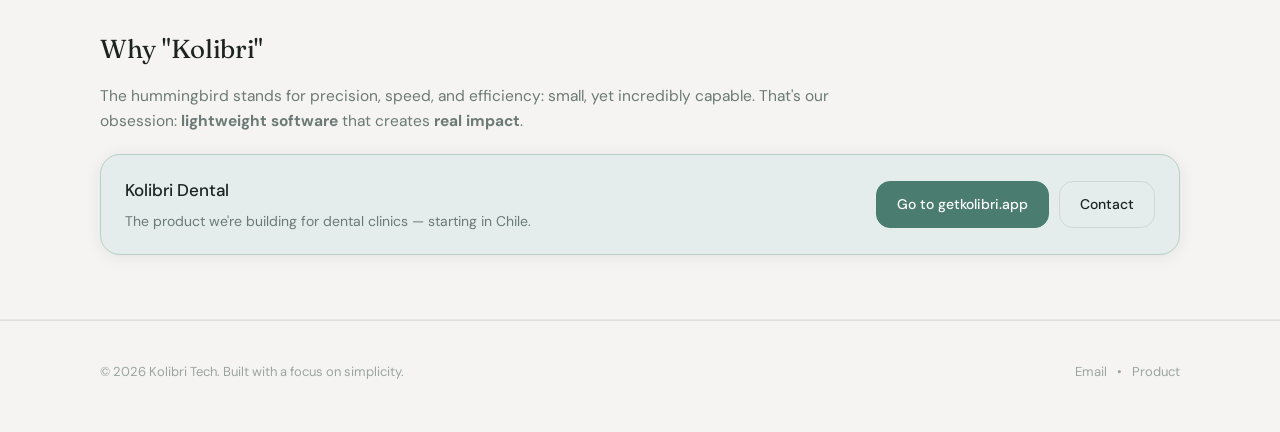
==== commit 9c9b9684: "Update index.html" ====
--- a/en/index.html
+++ b/en/index.html
@@ -3,249 +3,309 @@
 <head>
   <meta charset="utf-8" />
   <meta name="viewport" content="width=device-width,initial-scale=1" />
-  <!-- Social preview -->
   <title>Kolibri Tech</title>
-<meta name="description" content="Kolibri Tech — practical technology for real-world dental clinics in Latin America." />
-
-<meta property="og:title" content="Kolibri Tech" />
-<meta property="og:description" content="Practical technology for real-world dental clinics." />
-<meta property="og:type" content="website" />
-  <!-- Favicon -->
+  <meta name="description" content="Kolibri Tech — practical technology for real-world dental clinics in Latin America." />
   <link rel="icon" type="image/svg+xml" href="/assets/icons/favicon.svg" />
-  
-  <!-- Optional: <meta property="og:image" content="https://kolibritech.net/assets/img/og.jpg" /> -->
-
+  <meta property="og:title" content="Kolibri Tech" />
+  <meta property="og:description" content="Practical technology for real-world dental clinics." />
+  <meta property="og:type" content="website" />
+  <link rel="preconnect" href="https://fonts.googleapis.com">
+  <link rel="preconnect" href="https://fonts.gstatic.com" crossorigin>
+  <link href="https://fonts.googleapis.com/css2?family=Fraunces:ital,opsz,wght@0,9..144,300;0,9..144,400;1,9..144,300;1,9..144,400&family=DM+Sans:wght@300;400;500&display=swap" rel="stylesheet">
   <link rel="stylesheet" href="/css/styles.css" />
-<link rel="canonical" href="https://kolibritech.net/en/" />
-<link rel="alternate" hreflang="es" href="https://kolibritech.net/" />
-<link rel="alternate" hreflang="en" href="https://kolibritech.net/en/" />
+  <link rel="canonical" href="https://kolibritech.net/en/" />
+  <link rel="alternate" hreflang="es" href="https://kolibritech.net/" />
+  <link rel="alternate" hreflang="en" href="https://kolibritech.net/en/" />
 </head>
-
 <body>
   <a class="skip-link" href="#main">Skip to content</a>
-
-  <!-- Header -->
+ 
+  <!-- ── HEADER ── -->
   <header class="header">
     <div class="container header__inner">
-      <a class="brand" href="#">
-        <span class="brand__mark" aria-hidden="true">
-          <!-- Optional: replace with your SVG mark -->
-          <span class="dot"></span>
-        </span>
-        <span class="brand__text">Kolibri Tech</span>
+      <a class="brand" href="/en/">
+        <img
+          class="brand__logo"
+          src="/assets/img/kolibri.png"
+          alt="Kolibri Tech"
+          onerror="this.style.display='none'; this.nextElementSibling.style.display='inline';"
+        />
+        <span class="brand__text" style="display:none;">Kolibri Tech</span>
       </a>
-
+ 
       <nav class="nav" aria-label="Primary navigation">
-  <button class="nav__toggle" type="button"
-          aria-expanded="false" aria-controls="navMenu">
-    <span class="nav__toggleLines" aria-hidden="true"></span>
-    <span class="sr-only">Open menu</span>
-  </button>
-
-  <ul class="nav__menu" id="navMenu">
-    <li><a href="#vision">Vision</a></li>
-    <li><a href="#mission">Mission</a></li>
-    <li><a href="#story">Story</a></li>
-    <li><a href="#founders">Founders</a></li>
-    <li><a href="#why">Why Kolibri</a></li>
-    <li>
-      <a class="btn btn--small" href="mailto:hello@kolibritech.net">
-        Contact
-      </a>
-    </li>
-  </ul>
-
-  <div class="lang" aria-label="Language selector">
-  <span class="lang__active">EN</span>
-  <span class="lang__sep">|</span>
-  <a class="lang__link" href="/">ES</a>
-</div>
+        <button class="nav__toggle" type="button" aria-expanded="false" aria-controls="navMenu">
+          <span class="nav__toggleLines" aria-hidden="true"></span>
+          <span class="sr-only">Open menu</span>
+        </button>
+        <ul class="nav__menu" id="navMenu">
+          <li><a href="#vision">Vision</a></li>
+          <li><a href="#mission">Mission</a></li>
+          <li><a href="#story">Story</a></li>
+          <li><a href="#founders">Founders</a></li>
+          <li><a href="#why">Why Kolibri</a></li>
+          <li><a class="btn btn--small" href="mailto:hello@kolibritech.net">Contact</a></li>
+        </ul>
+        <div class="lang" aria-label="Language selector">
+          <a class="lang__link" href="/">ES</a>
+          <span class="lang__sep">|</span>
+          <span class="lang__active">EN</span>
+        </div>
       </nav>
     </div>
   </header>
-
+ 
   <main id="main">
-    <!-- Hero -->
+ 
+    <!-- ── HERO ── -->
     <section class="hero">
-  <div class="container hero__grid">
-    <div class="hero__copy">
-      <p class="badge">Dentist + IT Consultant / MBA</p>
-      <h1>Practical technology for real-world dental clinics.</h1>
-
-      <p class="lead">
-        We design purpose-built software that gives clinics clarity and control — without unnecessary complexity.
-      </p>
-
-      <ul class="hero__bullets">
-        <li>Clear inventory and consumption — know what’s used and what it costs</li>
-        <li>Real treatment costs (materials + time)</li>
-        <li>Fewer spreadsheets, less friction — everything in one place</li>
-      </ul>
-
-      <div class="hero__cta">
-        <a class="btn" href="mailto:hello@kolibritech.net">Let’s talk</a>
-        <a class="btn btn--ghost" href="https://getkolibri.app" target="_blank" rel="noreferrer">View product</a>
-      </div>
-
-      <p class="fineprint">
-        We’re currently building Kolibri Dental (MVP) for Chile — learning fast with real clinics.
-      </p>
+      <div class="container">
+        <div class="hero__copy">
+          <p class="badge">Dentist + Business Engineer</p>
+          <h1>Practical technology for real-world dental clinics.</h1>
+          <p class="lead">
+            We build simple software that gives clinics real control —
+            without unnecessary complexity or endless spreadsheets.
+          </p>
+          <ul class="hero__bullets">
+            <li>Clear inventory and consumption — know what's used and what it costs</li>
+            <li>Real treatment costs (materials + time)</li>
+            <li>Fewer spreadsheets, less friction — everything in one place</li>
+          </ul>
+          <div class="hero__cta">
+            <a class="btn" href="mailto:hello@kolibritech.net">Let's talk</a>
+            <a class="btn btn--ghost" href="https://getkolibri.app" target="_blank" rel="noreferrer">View product</a>
+          </div>
+          <p class="fineprint">
+            We're building Kolibri Dental (MVP) for Chile — learning fast with real clinics.
+          </p>
+        </div>
+      </div>
+    </section>
+ 
+    <!-- ── VISION ── -->
+    <section class="section section--alt" id="vision">
+      <div class="container">
+        <h2>Vision</h2>
+        <p class="textWide">
+          We believe a small clinic deserves the same control and clarity as a large organization —
+          <strong>without</strong> consultants, endless implementations, or oversized tools.
+        </p>
+        <div class="cards">
+          <div class="card">
+            <h3>Clarity</h3>
+            <p>Costs, inventory, and operations in one place — easy to understand.</p>
+          </div>
+          <div class="card">
+            <h3>Simplicity</h3>
+            <p>Fewer "features", more impact. The essentials, done well.</p>
+          </div>
+          <div class="card">
+            <h3>Trust</h3>
+            <p>Built close to the day-to-day reality of a clinic — not from a desk.</p>
+          </div>
+        </div>
+      </div>
+    </section>
+ 
+    <!-- ── MISSION ── -->
+    <section class="section" id="mission">
+      <div class="container">
+        <h2>Mission</h2>
+        <p class="textWide">
+          Reduce admin time and increase operational control so the team can focus on patients.
+        </p>
+        <ul class="bullets">
+          <li><strong>Transparent inventory:</strong> real ins/outs and stock levels — no guesswork.</li>
+          <li><strong>Clear costs:</strong> understand margins and make decisions without endless Excel.</li>
+          <li><strong>Organized operations:</strong> simple activity tracking and actionable KPIs.</li>
+        </ul>
+      </div>
+    </section>
+ 
+    <!-- ── STORY ── -->
+    <section class="section section--alt" id="story">
+      <div class="container">
+        <h2>Story</h2>
+ 
+        <div class="historia__layout">
+ 
+          <!-- Text -->
+          <div>
+            <p class="historia__intro">
+              Kolibri started at a dinner.<br>
+              <em>But it began long before that.</em>
+            </p>
+ 
+            <div class="historia__body">
+              <p>
+                In 2025, Florian had just started his MBA. One evening over dinner,
+                he explained to Daniela some concepts he found particularly useful:
+                how companies truly understand their costs, how they track their materials,
+                how they make decisions based on data rather than gut feeling.
+                Daniela listened and connected the dots immediately:
+                <strong>"That's exactly what's missing in dental clinics."</strong>
+              </p>
+              <p>
+                She was working at a practice in Germany. The inventory system
+                was a piece of paper taped to the wall. Nobody knew the real cost
+                of each treatment, or which materials ran out first. In Chile,
+                where Daniela had studied and started her career, cost management
+                wasn't much different — supplies were bought on intuition, with no plan behind it.
+              </p>
+              <p>
+                It wasn't the first time Florian had seen this problem. Years earlier,
+                when Daniela had just started working as a dentist, he'd built her
+                a first tool to track her income and expenses — the controller in him
+                coming through. It worked. And it made clear that the gap was real.
+              </p>
+              <p>
+                Florian knew the world of costs from the inside: he'd lived in Chile
+                for nearly a decade, starting his career in financial controlling for
+                a global-scale German company, then moving into IT — leading enterprise
+                system implementations across multiple countries. What he learned along
+                the way is something few organizations want to hear:
+                <strong>while everyone celebrates revenue, costs sit quietly in the background,
+                eroding the margin.</strong>
+                That's what Kolibri brings to dental clinics — for the first time,
+                seeing both sides of the equation.
+              </p>
+              <p>
+                That conversation ended with a decision:
+                <strong>build the tool neither of them had been able to find.</strong>
+              </p>
+            </div>
+ 
+            <div class="historia__timeline">
+              <div class="tl-item">
+                <div class="tl-dot"></div>
+                <div class="tl-year">2014</div>
+                <div class="tl-text">They meet in Chile. Florian on a semester abroad.</div>
+              </div>
+              <div class="tl-item">
+                <div class="tl-dot"></div>
+                <div class="tl-year">2015 – 2021</div>
+                <div class="tl-text">Florian lives and works in Chile. Financial controlling and digital transformation projects at a global-scale German company.</div>
+              </div>
+              <div class="tl-item">
+                <div class="tl-dot"></div>
+                <div class="tl-year">2019 – 2020</div>
+                <div class="tl-text">Dany finishes her degree. Florian builds her first management tool — the first sign the problem was worth solving.</div>
+              </div>
+              <div class="tl-item">
+                <div class="tl-dot"></div>
+                <div class="tl-year">2025</div>
+                <div class="tl-text">The MBA dinner. The paper on the wall. The idea. Kolibri begins.</div>
+              </div>
+            </div>
+          </div>
+ 
+          <!-- Photo -->
+          <div class="historia__photo-col">
+            <img
+              class="historia__photo"
+              src="/img/founders.jpg"
+              alt="Daniela and Florian, founders of Kolibri Tech"
+              loading="lazy"
+            />
+            <p class="historia__photo-caption">Daniela &amp; Florian — the founders</p>
+          </div>
+ 
+        </div>
+      </div>
+    </section>
+ 
+    <!-- ── FOUNDERS ── -->
+    <section class="section" id="founders">
+      <div class="container">
+        <h2>Founders</h2>
+        <p class="founders__subhead">We're a couple. That's why we understand the problem better than anyone.</p>
+ 
+        <div class="founders">
+          <article class="founderCard">
+            <div class="founderCard__avatar" aria-hidden="true">D</div>
+            <div>
+              <h3>Daniela — Dentist</h3>
+              <p>
+                A practicing dentist with experience in clinics in Chile and Germany.
+                She knows first-hand what happens in the waiting room, in the chair,
+                and behind the front desk: lost time, untracked inventory, costs nobody
+                measures. If Kolibri doesn't solve something she'd use herself,
+                it doesn't make it into the product.
+              </p>
+              <div class="founderCard__tags">
+                <span class="founderCard__tag">Dentistry</span>
+                <span class="founderCard__tag">Clinical processes</span>
+                <span class="founderCard__tag">Sales &amp; Validation</span>
+              </div>
+              <p class="founderCard__quote">"If it doesn't reduce day-to-day friction, it's not useful."</p>
+            </div>
+          </article>
+ 
+          <article class="founderCard">
+            <div class="founderCard__avatar" aria-hidden="true">F</div>
+            <div>
+              <h3>Florian — Business, Product &amp; Tech</h3>
+              <p>
+                Spent nearly a decade in Chile, starting in financial controlling
+                at a global-scale German company and then moving into IT — leading
+                enterprise system implementations across multiple countries.
+                What he built along the way is rare: he understands the business from
+                the inside and knows how to translate it into technology. Not a developer —
+                the bridge between what an organization needs and the tools that make it happen.
+              </p>
+              <div class="founderCard__tags">
+                <span class="founderCard__tag">Financial controlling</span>
+                <span class="founderCard__tag">Digital transformation</span>
+                <span class="founderCard__tag">Corporate finance</span>
+                <span class="founderCard__tag">MBA</span>
+              </div>
+              <p class="founderCard__quote">"Controlling isn't a brake — it's what makes real decisions possible."</p>
+            </div>
+          </article>
+        </div>
+ 
+        <div class="note">
+          <p>Want to collaborate or talk to us? <a href="mailto:hello@kolibritech.net">hello@kolibritech.net</a></p>
+        </div>
+      </div>
+    </section>
+ 
+    <!-- ── WHY KOLIBRI ── -->
+    <section class="section section--alt" id="why">
+      <div class="container">
+        <h2>Why "Kolibri"</h2>
+        <p class="textWide">
+          The hummingbird stands for precision, speed, and efficiency: small, yet incredibly capable.
+          That's our obsession: <strong>lightweight software</strong> that creates <strong>real impact</strong>.
+        </p>
+        <div class="ctaCard">
+          <div>
+            <h3>Kolibri Dental</h3>
+            <p>The product we're building for dental clinics — starting in Chile.</p>
+          </div>
+          <div class="ctaCard__actions">
+            <a class="btn" href="https://getkolibri.app" target="_blank" rel="noreferrer">Go to getkolibri.app</a>
+            <a class="btn btn--ghost" href="mailto:hello@kolibritech.net">Contact</a>
+          </div>
+        </div>
+      </div>
+    </section>
+ 
+  </main>
+ 
+  <!-- ── FOOTER ── -->
+  <footer class="footer">
+    <div class="container footer__inner">
+      <p>© <span id="year"></span> Kolibri Tech. Built with a focus on simplicity.</p>
+      <div class="footer__links">
+        <a href="mailto:hello@kolibritech.net">Email</a>
+        <span aria-hidden="true">•</span>
+        <a href="https://getkolibri.app" target="_blank" rel="noreferrer">Product</a>
+      </div>
     </div>
-
-    <div class="hero__media" aria-label="Founders photo">
-      <img
-        class="hero__photo"
-        src="/img/founders.jpg"
-        alt="The founders of Kolibri Tech"
-        loading="eager"
-      />
-    </div>
-  </div>
-</section>
-
-    <!-- Vision -->
-<section class="section" id="vision">
-  <div class="container">
-    <h2>Vision</h2>
-    <p class="textWide">
-      We believe a small clinic deserves the same control and clarity as a large organization —
-      <strong>without</strong> consultants, endless implementations, or oversized tools.
-    </p>
-    <div class="cards">
-      <div class="card">
-        <h3>Clarity</h3>
-        <p>Costs, inventory, and operations in one place — easy to understand.</p>
-      </div>
-      <div class="card">
-        <h3>Simplicity</h3>
-        <p>Fewer “features”, more impact. The essentials, done well.</p>
-      </div>
-      <div class="card">
-        <h3>Trust</h3>
-        <p>Built close to the day-to-day reality of a clinic — not from a desk.</p>
-      </div>
-    </div>
-  </div>
-</section>
-
-<!-- Mission -->
-<section class="section section--alt" id="mission">
-  <div class="container">
-    <h2>Mission</h2>
-    <p class="textWide">
-      Reduce admin time and increase operational control so the team can focus on patients.
-    </p>
-
-    <ul class="bullets">
-      <li><strong>Transparent inventory:</strong> ins/outs and real stock — no “magic”.</li>
-      <li><strong>Clear costs:</strong> understand margins and decisions without endless Excel.</li>
-      <li><strong>Organized operations:</strong> simple activity tracking and actionable KPIs.</li>
-    </ul>
-  </div>
-</section>
-
-<!-- Story -->
-<section class="section" id="story">
-  <div class="container">
-    <h2>Our story</h2>
-    <div class="story">
-      <div class="story__block">
-        <h3>The problem</h3>
-        <p>
-          In many clinics, inventory is “felt” but not known. You overbuy, you run out at the worst moment,
-          and control depends on memory, WhatsApp, and spreadsheets.
-        </p>
-      </div>
-      <div class="story__block">
-        <h3>Two perspectives</h3>
-        <p>
-          A dentist living the real-day chaos. An ERP/transformation professional tired of complex systems
-          that don’t fit small businesses. Same pain — complementary viewpoints.
-        </p>
-      </div>
-      <div class="story__block">
-        <h3>The solution</h3>
-        <p>
-          Kolibri exists to deliver operational control with a simple experience: transactional inventory,
-          understandable costs, and visibility to make better decisions — without friction.
-        </p>
-      </div>
-    </div>
-  </div>
-</section>
-
-<!-- Founders -->
-<section class="section section--alt" id="founders">
-  <div class="container">
-    <h2>Founders</h2>
-
-    <div class="founders">
-      <article class="founderCard">
-        <div class="founderCard__avatar" aria-hidden="true">D</div>
-        <div>
-          <h3>Daniela — Dentist</h3>
-          <p>
-            Brings the real clinic perspective: processes, daily pain points, and what truly matters.
-            “If it doesn’t reduce day-to-day friction, it’s not useful.”
-          </p>
-        </div>
-      </article>
-
-      <article class="founderCard">
-        <div class="founderCard__avatar" aria-hidden="true">F</div>
-        <div>
-          <h3>Florian — Business & Tech (ERP / MBA)</h3>
-          <p>
-            Designs simple systems based on transactional control and solid process practices — without
-            over-engineering. Focus: clarity, consistent data, and measurable decisions.
-          </p>
-        </div>
-      </article>
-    </div>
-
-    <div class="note">
-      <p>
-        Want to collaborate or talk to us? <a href="mailto:hello@kolibritech.net">hello@kolibritech.net</a>
-      </p>
-    </div>
-  </div>
-</section>
-
-<!-- Why Kolibri -->
-<section class="section" id="why">
-  <div class="container">
-    <h2>Why “Kolibri”</h2>
-    <p class="textWide">
-      The hummingbird stands for precision, speed, and efficiency: small, yet incredibly capable.
-      That’s our obsession: <strong>lightweight software</strong> that creates <strong>real impact</strong>.
-    </p>
-
-    <div class="ctaCard">
-      <div>
-        <h3>Kolibri Dental</h3>
-        <p>The product we’re building for dental clinics — starting in Chile.</p>
-      </div>
-      <div class="ctaCard__actions">
-        <a class="btn" href="https://getkolibri.app" target="_blank" rel="noreferrer">Go to getkolibri.app</a>
-        <a class="btn btn--ghost" href="mailto:hello@kolibritech.net">Contact</a>
-      </div>
-    </div>
-  </div>
-</section>
-
-<!-- Footer -->
-<footer class="footer">
-  <div class="container footer__inner">
-    <p>© <span id="year"></span> Kolibri Tech. Built with a focus on simplicity.</p>
-    <div class="footer__links">
-      <a href="mailto:hello@kolibritech.net">Email</a>
-      <span aria-hidden="true">•</span>
-      <a href="https://getkolibri.app" target="_blank" rel="noreferrer">Product</a>
-    </div>
-  </div>
-</footer>
-</main>
-
+  </footer>
+ 
   <script src="/js/main.js"></script>
 </body>
 </html>
--- a/css/styles.css
+++ b/css/styles.css
@@ -1,466 +1,520 @@
-:root{
-  --bg: #0b0f14;
-  --bg2: #0f1620;
-  --card: rgba(255,255,255,0.06);
-  --card2: rgba(255,255,255,0.10);
-  --text: rgba(255,255,255,0.92);
-  --muted: rgba(255,255,255,0.72);
-  --muted2: rgba(255,255,255,0.55);
-  --border: rgba(255,255,255,0.12);
-  --accent: #39d98a; /* Kolibri-ish green (adjust later) */
-  --accent2: #2bb3ff;
-  --shadow: 0 18px 60px rgba(0,0,0,0.45);
-  --radius: 18px;
-  --max: 1080px;
-  --font: ui-sans-serif, system-ui, -apple-system, Segoe UI, Roboto, Helvetica, Arial, "Apple Color Emoji","Segoe UI Emoji";
-}
-
-*{ box-sizing:border-box; }
-html,body{ height:100%; }
-body{
-  margin:0;
-  background: radial-gradient(1200px 600px at 10% 0%, rgba(57,217,138,0.18), transparent 55%),
-              radial-gradient(900px 500px at 90% 10%, rgba(43,179,255,0.12), transparent 55%),
-              linear-gradient(180deg, var(--bg), var(--bg2));
-  color:var(--text);
-  font-family:var(--font);
-  line-height:1.55;
-}
-
-a{ color:inherit; text-decoration:none; }
-a:hover{ text-decoration:underline; text-underline-offset: 4px; }
-
-.container{
+/* ── TOKENS ── */
+:root {
+  --bg:      #F0EFEB;
+  --bg2:     #F5F4F2;
+  --bg3:     #ECEAE4;
+  --white:   #FFFFFF;
+  --green:   #4A7C6F;
+  --green2:  #7D9B8A;
+  --green3:  #B8CFC8;
+  --green4:  #E4EDEB;
+  --green-dk:#2E5048;
+  --text:    #1C2321;
+  --muted:   #6B7A76;
+  --muted2:  #9AA5A1;
+  --border:  rgba(28,35,33,.10);
+  --border2: rgba(28,35,33,.06);
+  --radius:  14px;
+  --radius-lg: 20px;
+  --max:     1080px;
+  --shadow:  0 2px 16px rgba(28,35,33,.08);
+  --shadow-md: 0 8px 32px rgba(28,35,33,.10);
+  --font:    'DM Sans', ui-sans-serif, system-ui, -apple-system, Segoe UI, Roboto, Helvetica, Arial, sans-serif;
+  --font-head: 'Fraunces', Georgia, serif;
+}
+ 
+/* ── RESET ── */
+*, *::before, *::after { box-sizing: border-box; }
+html, body { height: 100%; }
+body {
+  margin: 0;
+  background: var(--bg);
+  color: var(--text);
+  font-family: var(--font);
+  line-height: 1.6;
+  -webkit-font-smoothing: antialiased;
+}
+a { color: inherit; text-decoration: none; }
+a:hover { text-decoration: underline; text-underline-offset: 3px; }
+ 
+/* ── LAYOUT ── */
+.container {
   width: min(var(--max), calc(100% - 40px));
   margin: 0 auto;
 }
-
-.sr-only{
-  position:absolute;
-  width:1px;height:1px;
-  padding:0;margin:-1px;
-  overflow:hidden;clip:rect(0,0,0,0);
-  white-space:nowrap;border:0;
-}
-
-.skip-link{
-  position:absolute;
-  left:-999px; top:auto;
-  width:1px; height:1px;
-  overflow:hidden;
-}
-.skip-link:focus{
-  left:20px; top:16px;
-  width:auto; height:auto;
-  padding:10px 12px;
-  background: rgba(0,0,0,0.7);
-  border:1px solid var(--border);
+.sr-only {
+  position: absolute; width: 1px; height: 1px;
+  padding: 0; margin: -1px; overflow: hidden;
+  clip: rect(0,0,0,0); white-space: nowrap; border: 0;
+}
+.skip-link { position: absolute; left: -999px; }
+.skip-link:focus {
+  left: 20px; top: 16px; width: auto; height: auto;
+  padding: 10px 12px; background: var(--white);
+  border: 1px solid var(--border); border-radius: 10px; z-index: 9999;
+}
+ 
+/* ── HEADER ── */
+.header {
+  position: sticky;
+  top: 0; z-index: 50;
+  background: rgba(240,239,235,.92);
+  backdrop-filter: blur(12px);
+  border-bottom: 1px solid var(--border);
+}
+.header__inner {
+  display: flex;
+  align-items: center;
+  gap: 2rem;
+  height: 64px;
+}
+ 
+/* Brand / Logo */
+.brand {
+  display: flex;
+  align-items: center;
+  gap: 10px;
+  text-decoration: none;
+  flex-shrink: 0;
+}
+.brand__logo {
+  height: 32px;
+  width: auto;
+  display: block;
+}
+/* Fallback dot mark if image fails */
+.brand__mark {
+  width: 32px; height: 32px;
   border-radius: 10px;
-  z-index: 9999;
-}
-
-/* Header */
-.header{
+  background: var(--green4);
+  border: 1px solid var(--green3);
+  display: grid; place-items: center;
+}
+.brand__mark .dot {
+  width: 10px; height: 10px;
+  border-radius: 999px;
+  background: var(--green);
+}
+.brand__text {
+  font-size: 15px;
+  font-weight: 600;
+  color: var(--text);
+  letter-spacing: -0.2px;
+}
+ 
+/* Nav */
+.nav {
+  flex: 1;
+  display: flex;
+  align-items: center;
+  justify-content: flex-end;
+  gap: 16px;
+}
+.nav__toggle {
+  display: none;
+  background: none;
+  border: none;
+  cursor: pointer;
+  padding: 4px;
+}
+.nav__toggleLines {
+  display: block;
+  width: 18px; height: 2px;
+  background: var(--text);
+  position: relative;
+}
+.nav__toggleLines::before,
+.nav__toggleLines::after {
+  content: "";
+  position: absolute;
+  left: 0;
+  width: 18px; height: 2px;
+  background: var(--text);
+}
+.nav__toggleLines::before { top: -6px; }
+.nav__toggleLines::after  { top:  6px; }
+ 
+.nav__menu {
+  list-style: none;
+  display: flex;
+  align-items: center;
+  gap: 6px;
+  margin: 0; padding: 0;
+}
+.nav__menu a {
+  color: var(--muted);
+  font-size: 14px;
+  padding: 6px 10px;
+  border-radius: 8px;
+  transition: color .15s, background .15s;
+}
+.nav__menu a:hover {
+  color: var(--text);
+  background: var(--bg3);
+  text-decoration: none;
+}
+ 
+/* Language */
+.lang {
+  display: flex;
+  align-items: center;
+  gap: 6px;
+  font-size: 13px;
+  color: var(--muted2);
+}
+.lang__active { font-weight: 600; color: var(--text); }
+.lang__sep    { opacity: .4; }
+.lang__link   { color: var(--muted2); }
+.lang__link:hover { color: var(--text); text-decoration: none; }
+ 
+@media (max-width: 860px) {
+  .nav__toggle { display: inline-flex; align-items: center; }
+  .nav__menu {
+    position: absolute;
+    right: 0; top: 64px;
+    width: min(300px, calc(100vw - 24px));
+    display: none;
+    flex-direction: column;
+    align-items: stretch;
+    gap: 0;
+    padding: 10px;
+    border-radius: var(--radius);
+    background: var(--white);
+    border: 1px solid var(--border);
+    box-shadow: var(--shadow-md);
+  }
+  .nav__menu.open { display: flex; }
+  .nav__menu li a { display: block; padding: 12px 10px; }
+}
+ 
+/* ── BUTTONS ── */
+.btn {
+  display: inline-flex;
+  align-items: center;
+  justify-content: center;
+  gap: 8px;
+  padding: 11px 20px;
+  border-radius: var(--radius);
+  border: 1.5px solid var(--green);
+  background: var(--green);
+  color: #fff;
+  font-family: var(--font);
+  font-weight: 500;
+  font-size: 14px;
+  cursor: pointer;
+  text-decoration: none;
+  transition: background .15s, transform .12s;
+}
+.btn:hover { background: var(--green-dk); border-color: var(--green-dk); text-decoration: none; transform: translateY(-1px); }
+.btn:active { transform: translateY(0); }
+ 
+.btn--ghost {
+  background: transparent;
+  color: var(--text);
+  border-color: var(--border);
+}
+.btn--ghost:hover { background: var(--bg3); color: var(--text); border-color: rgba(28,35,33,.2); }
+ 
+.btn--small { padding: 8px 14px; font-size: 13px; border-radius: 10px; }
+ 
+/* ── HERO ── */
+.hero { padding: 72px 0 56px; }
+.hero__copy {
+  max-width: 640px;
+}
+.badge {
+  display: inline-flex;
+  gap: 8px;
+  align-items: center;
+  padding: 5px 12px;
+  border: 1px solid var(--green3);
+  border-radius: 999px;
+  color: var(--green);
+  background: var(--green4);
+  font-size: 12.5px;
+  margin: 0 0 14px;
+  font-weight: 500;
+}
+.hero h1 {
+  margin: 0 0 14px;
+  font-family: var(--font-head);
+  font-size: clamp(28px, 4vw, 48px);
+  font-weight: 400;
+  line-height: 1.08;
+  letter-spacing: -0.5px;
+}
+.lead {
+  margin: 0 0 18px;
+  color: var(--muted);
+  font-size: 16px;
+  max-width: 52ch;
+}
+.hero__cta { display: flex; flex-wrap: wrap; gap: 10px; margin: 0 0 14px; }
+.fineprint { margin: 0; color: var(--muted2); font-size: 13px; }
+.hero__bullets {
+  margin: 0 0 20px;
+  padding-left: 18px;
+  color: var(--muted);
+  font-size: 14.5px;
+}
+.hero__bullets li { margin: 8px 0; }
+ 
+@media (max-width: 860px) {
+  .hero { padding: 48px 0 40px; }
+}
+ 
+/* ── SECTIONS ── */
+.section { padding: 64px 0; }
+.section--alt {
+  background: var(--bg2);
+  border-top: 1px solid var(--border2);
+  border-bottom: 1px solid var(--border2);
+}
+.section h2 {
+  margin: 0 0 14px;
+  font-family: var(--font-head);
+  font-size: 26px;
+  font-weight: 400;
+  letter-spacing: -0.3px;
+}
+.textWide {
+  max-width: 68ch;
+  color: var(--muted);
+  margin: 0 0 20px;
+  font-size: 15.5px;
+}
+ 
+/* ── VISION CARDS ── */
+.cards {
+  display: grid;
+  grid-template-columns: repeat(3, 1fr);
+  gap: 14px;
+  margin-top: 20px;
+}
+.card {
+  border: 1px solid var(--border);
+  border-radius: var(--radius);
+  padding: 20px;
+  background: var(--white);
+}
+.card h3 { margin: 0 0 8px; font-size: 16px; font-weight: 500; }
+.card p  { margin: 0; color: var(--muted); font-size: 14px; }
+ 
+@media (max-width: 860px) { .cards { grid-template-columns: 1fr; } }
+ 
+/* ── BULLETS ── */
+.bullets { margin: 14px 0 0; padding-left: 18px; color: var(--muted); }
+.bullets li { margin: 10px 0; font-size: 14.5px; }
+ 
+/* ── HISTORIA ── */
+.historia__layout {
+  display: grid;
+  grid-template-columns: 1fr 380px;
+  gap: 4rem;
+  align-items: start;
+  margin-top: 2.5rem;
+}
+.historia__intro {
+  font-family: var(--font-head);
+  font-size: 1.45rem;
+  font-weight: 400;
+  line-height: 1.4;
+  color: var(--text);
+  margin-bottom: 1.5rem;
+}
+.historia__intro em {
+  font-style: italic;
+  color: var(--green);
+}
+.historia__body p {
+  font-size: 15px;
+  line-height: 1.8;
+  color: var(--muted);
+  margin-bottom: 1rem;
+}
+.historia__body p:last-child { margin-bottom: 0; }
+.historia__body strong { color: var(--text); font-weight: 500; }
+ 
+/* Timeline */
+.historia__timeline {
+  display: flex;
+  flex-direction: column;
+  gap: 0;
+  margin-top: 2rem;
+  padding-top: 1.5rem;
+  border-top: 1px solid var(--border);
+}
+.tl-item {
+  display: flex;
+  gap: .875rem;
+  padding-bottom: 1rem;
+  align-items: flex-start;
+}
+.tl-item:last-child { padding-bottom: 0; }
+.tl-dot {
+  width: 7px; height: 7px;
+  border-radius: 50%;
+  background: var(--green);
+  margin-top: 5px;
+  flex-shrink: 0;
+  opacity: .55;
+}
+.tl-year {
+  font-size: 12px;
+  font-weight: 600;
+  color: var(--green);
+  min-width: 72px;
+  padding-top: 1px;
+  letter-spacing: .04em;
+}
+.tl-text {
+  font-size: 13.5px;
+  color: var(--muted);
+  line-height: 1.5;
+}
+ 
+/* Photo column — sticky, cropped top */
+.historia__photo-col {
   position: sticky;
-  top: 0;
-  z-index: 50;
-  backdrop-filter: blur(10px);
-  background: rgba(11,15,20,0.55);
-  border-bottom: 1px solid var(--border);
-}
-.header__inner{
-  display:flex;
-  align-items:center;
-  justify-content:space-between;
-  padding: 14px 0;
-}
-
-.brand{
-  display:flex;
-  align-items:center;
-  gap:10px;
-  font-weight: 700;
-  letter-spacing: 0.2px;
-}
-.brand__mark{
-  width: 30px;
-  height: 30px;
-  border-radius: 10px;
-  border: 1px solid var(--border);
-  display:grid;
-  place-items:center;
-  background: rgba(255,255,255,0.05);
-}
-.brand__mark .dot{
-  width: 10px;
-  height: 10px;
-  border-radius: 999px;
-  background: linear-gradient(135deg, var(--accent), var(--accent2));
-  box-shadow: 0 0 0 6px rgba(57,217,138,0.12);
-}
-.brand__text{ font-size: 15px; }
-
-/* Nav */
-.nav{ position:relative; }
-.nav__toggle{
-  display:none;
-  border:1px solid var(--border);
-  background: rgba(255,255,255,0.04);
-  color:var(--text);
-  border-radius: 12px;
-  padding:10px 12px;
-  cursor:pointer;
-}
-.nav__toggleLines{
-  display:block;
-  width:18px;height:2px;
-  background: var(--text);
-  position:relative;
-}
-.nav__toggleLines::before,
-.nav__toggleLines::after{
-  content:"";
-  position:absolute; left:0;
-  width:18px;height:2px;
-  background: var(--text);
-}
-.nav__toggleLines::before{ top:-6px; }
-.nav__toggleLines::after{ top:6px; }
-
-.nav__menu{
-  list-style:none;
-  display:flex;
-  align-items:center;
-  gap:16px;
-  margin:0;
-  padding:0;
-}
-.nav__menu a{
-  color: var(--muted);
-  font-size: 14px;
-}
-.nav__menu a:hover{ color: var(--text); text-decoration:none; }
-
-@media (max-width: 860px){
-  .nav__toggle{ display:inline-flex; align-items:center; }
-  .nav__menu{
-    position:absolute;
-    right:0;
-    top:52px;
-    width: min(320px, calc(100vw - 24px));
-    display:none;
-    flex-direction:column;
-    align-items:stretch;
-    gap:0;
-    padding:10px;
-    border-radius: 14px;
-    background: rgba(11,15,20,0.92);
-    border:1px solid var(--border);
-    box-shadow: var(--shadow);
-  }
-  .nav__menu.open{ display:flex; }
-  .nav__menu li a{
-    display:block;
-    padding:12px 10px;
-    border-radius: 12px;
-  }
-  .nav__menu li a:hover{
-    background: rgba(255,255,255,0.06);
-  }
-}
-
-.lang{
-  display:flex;
-  align-items:center;
-  gap:8px;
-  margin-left: 14px;
-}
-.lang__link{
-  color: var(--muted2);
-  font-size: 13px;
-  text-decoration: none;
-}
-.lang__link:hover{ color: var(--text); text-decoration:none; }
-.lang__link--active{
-  color: var(--text);
-  font-weight: 700;
-}
-.lang__sep{ color: rgba(255,255,255,0.35); }
-
-/* Buttons */
-.btn{
-  display:inline-flex;
-  align-items:center;
-  justify-content:center;
-  gap:10px;
-  padding: 12px 16px;
-  border-radius: 14px;
-  border: 1px solid rgba(57,217,138,0.35);
-  background: linear-gradient(135deg, rgba(57,217,138,0.20), rgba(43,179,255,0.10));
-  color: var(--text);
-  font-weight: 650;
-  font-size: 14px;
-  letter-spacing: 0.2px;
-  box-shadow: 0 10px 30px rgba(0,0,0,0.35);
-  text-decoration:none;
-}
-.btn:hover{ text-decoration:none; transform: translateY(-1px); }
-.btn:active{ transform: translateY(0); }
-
-.btn--ghost{
-  border: 1px solid var(--border);
-  background: rgba(255,255,255,0.04);
-}
-.btn--small{
-  padding: 10px 12px;
-  border-radius: 12px;
-}
-
-/* Hero */
-.hero{
-  padding: 44px 0 28px;
-}
-.hero__grid{
-  display:grid;
-  grid-template-columns: 1.15fr 0.85fr;
-  gap: 28px;
-  align-items:center;
-}
-.badge{
-  display:inline-flex;
-  gap:8px;
-  align-items:center;
-  padding: 6px 10px;
-  border: 1px solid var(--border);
-  border-radius: 999px;
-  color: var(--muted);
-  background: rgba(255,255,255,0.04);
-  font-size: 13px;
-  margin: 0 0 10px;
-}
-.hero h1{
-  margin: 0 0 10px;
-  font-size: clamp(30px, 4vw, 44px);
-  line-height: 1.08;
-  letter-spacing: -0.6px;
-}
-.lead{
-  margin: 0 0 14px;
-  color: var(--muted);
-  font-size: 16px;
-  max-width: 60ch;
-}
-.hero__cta{
-  display:flex;
-  flex-wrap:wrap;
-  gap: 12px;
-  margin: 4px 0 10px;
-}
-.fineprint{
-  margin: 0;
-  color: var(--muted2);
-  font-size: 13px;
-}
-
-.hero__media{
-  border-radius: var(--radius);
-  border: 1px solid var(--border);
-  background: rgba(255,255,255,0.03);
-  box-shadow: var(--shadow);
-  overflow:hidden;
-
-  /* NEW: portrait-card behaviour */
-  aspect-ratio: 3 / 4;
-  max-height: 440px;
-}
-
-.hero__bullets{
-  margin: 0 0 16px;
-  padding-left: 18px;
-  color: var(--muted);
-  font-size: 14px;
-}
-.hero__bullets li{ margin: 8px 0; }
-
-.hero__photo{
+  top: 84px;
+}
+.historia__photo {
   width: 100%;
-  height: 100%;
+  border-radius: var(--radius-lg);
   display: block;
   object-fit: cover;
-  object-position: 50% 12%;
-}
-
-@media (max-width: 860px){
-  .hero__grid{ grid-template-columns: 1fr; }
-  .hero{ padding-top: 40px; }
-
-  .hero__media{
-    aspect-ratio: 16 / 10;
-    max-height: 360px;
-  }
-  .hero__photo{
-    object-position: 50% 6%;
-  }
-}
-
-/* Sections */
-.section{
-  padding: 56px 0;
-}
-.section--alt{
-  background: rgba(255,255,255,0.02);
-  border-top: 1px solid rgba(255,255,255,0.06);
-  border-bottom: 1px solid rgba(255,255,255,0.06);
-}
-.section h2{
-  margin:0 0 12px;
-  font-size: 24px;
-  letter-spacing: -0.2px;
-}
-.textWide{
-  max-width: 72ch;
-  color: var(--muted);
-  margin: 0 0 18px;
-}
-
-/* Cards */
-.cards{
-  display:grid;
-  grid-template-columns: repeat(3, 1fr);
+  object-position: 50% 15%;
+  aspect-ratio: 3 / 3.5;
+  border: 1px solid var(--border);
+  box-shadow: var(--shadow);
+}
+.historia__photo-caption {
+  font-size: 12px;
+  color: var(--muted2);
+  margin-top: .625rem;
+  text-align: center;
+}
+ 
+@media (max-width: 860px) {
+  .historia__layout { grid-template-columns: 1fr; gap: 2rem; }
+  .historia__photo-col { position: static; order: -1; }
+  .historia__photo { aspect-ratio: 4/3; object-position: 50% 20%; }
+}
+ 
+/* ── FOUNDERS ── */
+.founders__subhead {
+  font-size: 15px;
+  color: var(--muted);
+  margin: -6px 0 1.5rem;
+  max-width: 52ch;
+}
+.founders {
+  display: grid;
+  grid-template-columns: 1fr 1fr;
+  gap: 16px;
+  margin-top: 4px;
+}
+.founderCard {
+  display: flex;
   gap: 14px;
-  margin-top: 16px;
-}
-.card{
+  align-items: flex-start;
   border: 1px solid var(--border);
   border-radius: var(--radius);
-  padding: 16px;
-  background: rgba(255,255,255,0.04);
-}
-.card h3{
-  margin:0 0 8px;
-  font-size: 16px;
-}
-.card p{
-  margin:0;
-  color: var(--muted);
-  font-size: 14px;
-}
-
-@media (max-width: 860px){
-  .cards{ grid-template-columns: 1fr; }
-}
-
-/* Bullets */
-.bullets{
-  margin: 14px 0 0;
-  padding-left: 18px;
-  color: var(--muted);
-}
-.bullets li{ margin: 10px 0; }
-
-/* Story */
-.story{
-  display:grid;
-  grid-template-columns: repeat(3, 1fr);
-  gap: 14px;
-  margin-top: 12px;
-}
-.story__block{
-  border: 1px solid var(--border);
-  border-radius: var(--radius);
-  padding: 16px;
-  background: rgba(255,255,255,0.03);
-}
-.story__block h3{ margin:0 0 8px; font-size: 16px; }
-.story__block p{ margin:0; color: var(--muted); font-size: 14px; }
-
-@media (max-width: 860px){
-  .story{ grid-template-columns: 1fr; }
-}
-
-/* Founders */
-.founders{
-  display:grid;
-  grid-template-columns: 1fr 1fr;
-  gap: 14px;
-  margin-top: 12px;
-}
-.founderCard{
-  display:flex;
-  gap: 12px;
-  align-items:flex-start;
-  border: 1px solid var(--border);
-  border-radius: var(--radius);
-  padding: 16px;
-  background: rgba(255,255,255,0.04);
-}
-.founderCard__avatar{
-  width: 42px;
-  height: 42px;
-  border-radius: 14px;
-  display:grid;
-  place-items:center;
-  font-weight: 800;
-  background: linear-gradient(135deg, rgba(57,217,138,0.22), rgba(43,179,255,0.14));
-  border: 1px solid rgba(255,255,255,0.10);
-}
-.founderCard h3{ margin:0 0 8px; font-size: 16px; }
-.founderCard p{ margin:0; color: var(--muted); font-size: 14px; }
-
-@media (max-width: 860px){
-  .founders{ grid-template-columns: 1fr; }
-}
-
-.note{
+  padding: 20px;
+  background: var(--white);
+}
+.founderCard__avatar {
+  width: 44px; height: 44px;
+  border-radius: 12px;
+  display: grid;
+  place-items: center;
+  font-weight: 700;
+  font-size: 17px;
+  background: var(--green4);
+  border: 1px solid var(--green3);
+  color: var(--green);
+  flex-shrink: 0;
+}
+.founderCard h3 { margin: 0 0 8px; font-size: 16px; font-weight: 500; }
+.founderCard p  { margin: 0; color: var(--muted); font-size: 14px; line-height: 1.65; }
+ 
+.founderCard__tags {
+  display: flex;
+  flex-wrap: wrap;
+  gap: .375rem;
+  margin-top: .875rem;
+}
+.founderCard__tag {
+  background: var(--green4);
+  color: var(--green);
+  border-radius: 999px;
+  padding: 2px 10px;
+  font-size: 11.5px;
+}
+.founderCard__quote {
+  font-size: 13px;
+  font-style: italic;
+  color: var(--muted2);
+  border-left: 2px solid var(--green3);
+  padding-left: .75rem;
+  margin-top: .875rem;
+  line-height: 1.5;
+}
+ 
+@media (max-width: 860px) { .founders { grid-template-columns: 1fr; } }
+ 
+/* Note box */
+.note {
   margin-top: 16px;
   border: 1px solid var(--border);
   border-radius: var(--radius);
-  padding: 14px 16px;
-  background: rgba(255,255,255,0.03);
-}
-.note p{ margin:0; color: var(--muted); font-size: 14px; }
-
-/* CTA Card */
-.ctaCard{
-  display:flex;
-  align-items:center;
-  justify-content:space-between;
-  gap: 16px;
-  border: 1px solid rgba(57,217,138,0.22);
-  border-radius: calc(var(--radius) + 4px);
-  padding: 18px;
-  background: linear-gradient(135deg, rgba(57,217,138,0.12), rgba(43,179,255,0.06));
+  padding: 14px 18px;
+  background: var(--green4);
+}
+.note p { margin: 0; color: var(--muted); font-size: 14px; }
+.note a { color: var(--green); font-weight: 500; }
+ 
+/* ── CTA CARD ── */
+.ctaCard {
+  display: flex;
+  align-items: center;
+  justify-content: space-between;
+  gap: 20px;
+  border: 1px solid var(--green3);
+  border-radius: var(--radius-lg);
+  padding: 22px 24px;
+  background: var(--green4);
   box-shadow: var(--shadow);
 }
-.ctaCard h3{ margin:0 0 6px; }
-.ctaCard p{ margin:0; color: var(--muted); font-size: 14px; }
-.ctaCard__actions{ display:flex; flex-wrap:wrap; gap: 10px; }
-
-@media (max-width: 860px){
-  .ctaCard{ flex-direction:column; align-items:flex-start; }
-}
-
-/* Footer */
-.footer{
-  padding: 28px 0 40px;
-  border-top: 1px solid rgba(255,255,255,0.08);
-}
-.footer__inner{
-  display:flex;
-  align-items:center;
-  justify-content:space-between;
+.ctaCard h3 { margin: 0 0 6px; font-size: 17px; font-weight: 500; }
+.ctaCard p  { margin: 0; color: var(--muted); font-size: 14px; }
+.ctaCard__actions { display: flex; flex-wrap: wrap; gap: 10px; }
+ 
+@media (max-width: 860px) { .ctaCard { flex-direction: column; align-items: flex-start; } }
+ 
+/* ── FOOTER ── */
+.footer {
+  padding: 28px 0 36px;
+  border-top: 1px solid var(--border);
+  background: var(--bg2);
+}
+.footer__inner {
+  display: flex;
+  align-items: center;
+  justify-content: space-between;
   gap: 12px;
   color: var(--muted2);
   font-size: 13px;
 }
-.footer__links{
-  display:flex;
-  gap: 10px;
-  align-items:center;
-}
-.footer__links a{ color: var(--muted2); }
-.footer__links a:hover{ color: var(--text); text-decoration:none; }
-
-@media (max-width: 860px){
-  .footer__inner{ flex-direction:column; align-items:flex-start; }
-}
+.footer__links { display: flex; gap: 10px; align-items: center; }
+.footer__links a { color: var(--muted2); }
+.footer__links a:hover { color: var(--text); text-decoration: none; }
+ 
+@media (max-width: 860px) { .footer__inner { flex-direction: column; align-items: flex-start; } }
+ 
+/* Responsive nav lang */
+@media (max-width: 860px) {
+  .nav { justify-content: flex-end; }
+  .lang { margin-left: 12px; }
+}
+ 
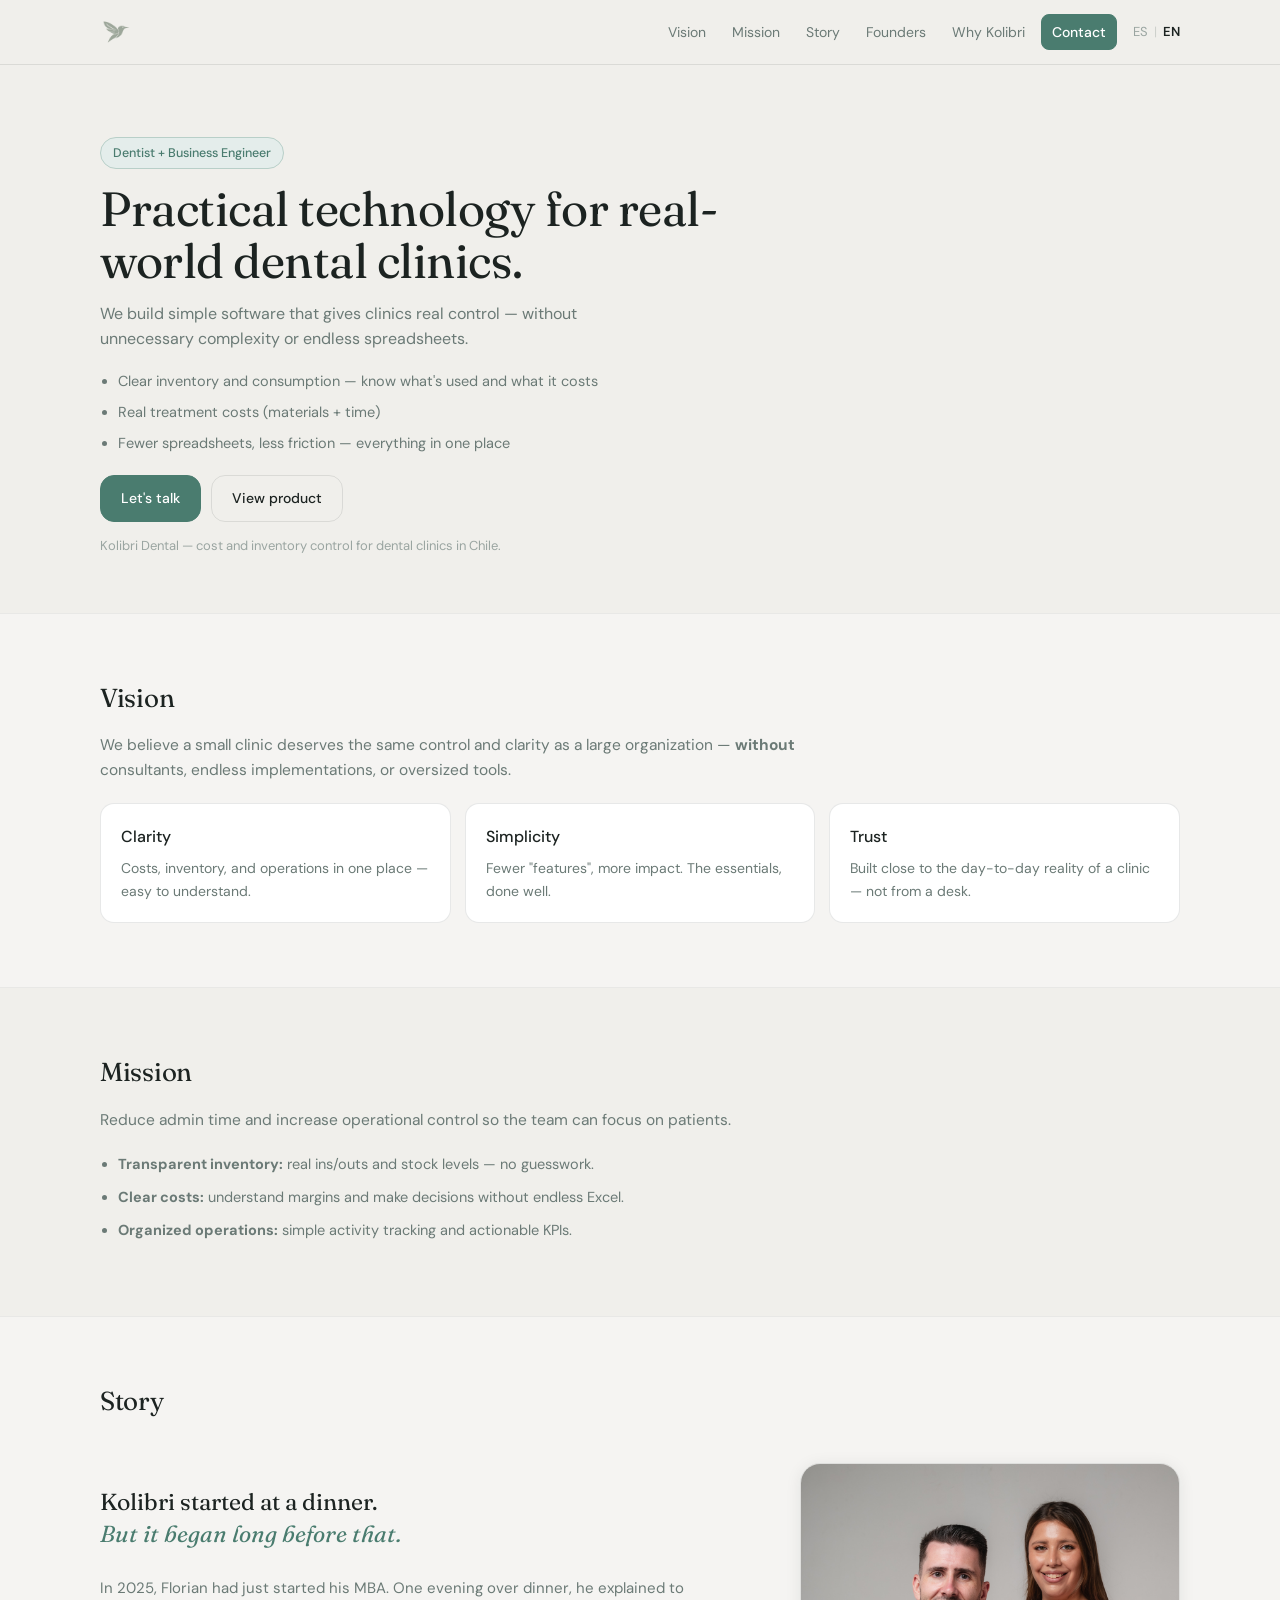
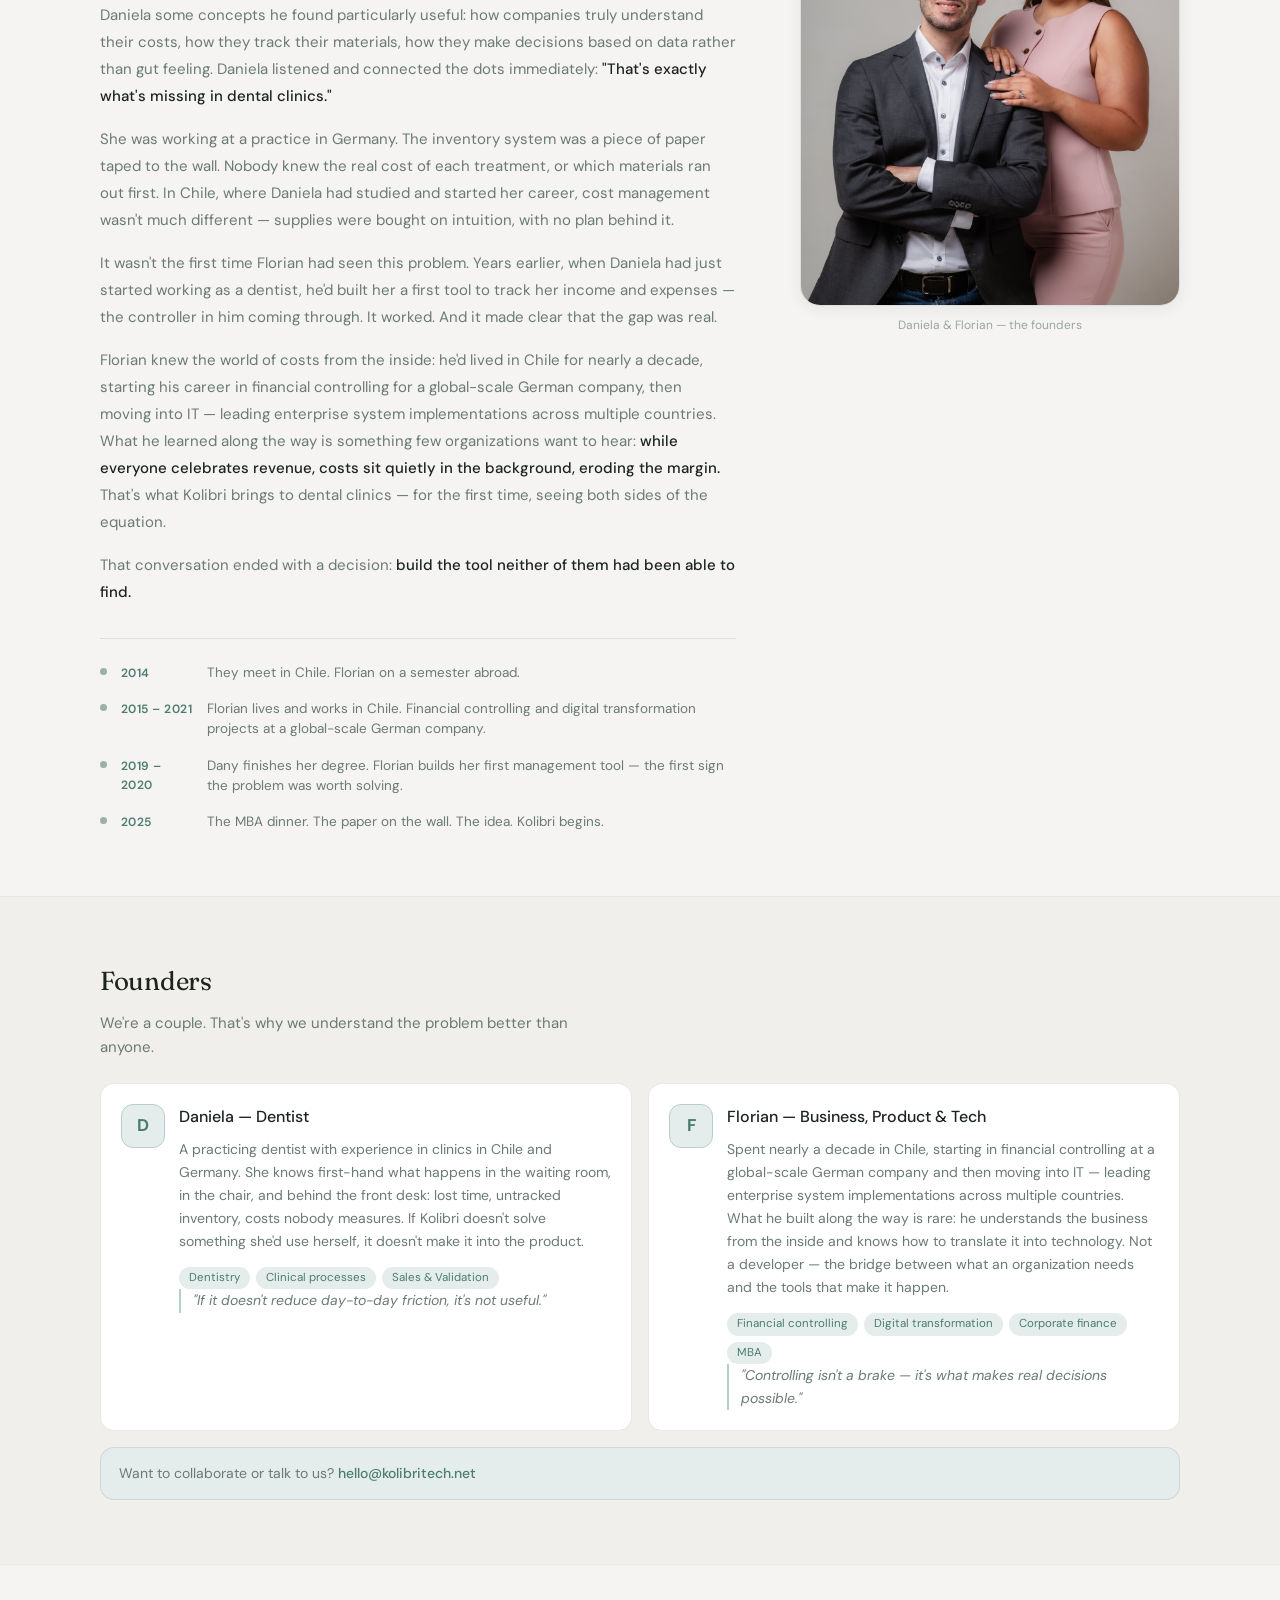
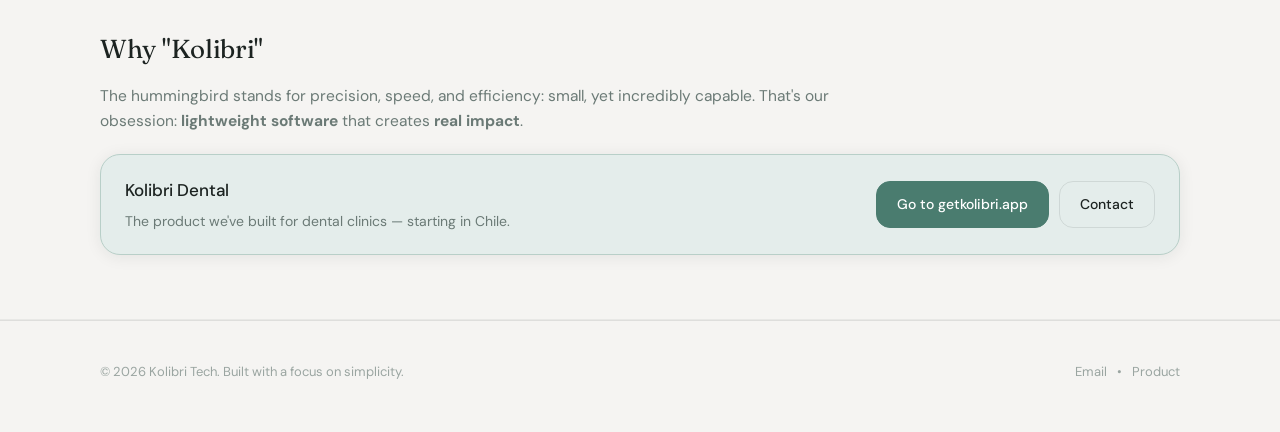
==== commit 37f017cd: "Update index.html" ====
--- a/en/index.html
+++ b/en/index.html
@@ -9,6 +9,13 @@
   <meta property="og:title" content="Kolibri Tech" />
   <meta property="og:description" content="Practical technology for real-world dental clinics." />
   <meta property="og:type" content="website" />
+  <meta property="og:url" content="https://kolibritech.net/en/" />
+  <meta property="og:image" content="https://kolibritech.net/img/founders.jpg" />
+  <meta property="og:locale" content="en_US" />
+  <meta name="twitter:card" content="summary_large_image" />
+  <meta name="twitter:title" content="Kolibri Tech" />
+  <meta name="twitter:description" content="Practical technology for real-world dental clinics." />
+  <meta name="twitter:image" content="https://kolibritech.net/img/founders.jpg" />
   <link rel="preconnect" href="https://fonts.googleapis.com">
   <link rel="preconnect" href="https://fonts.gstatic.com" crossorigin>
   <link href="https://fonts.googleapis.com/css2?family=Fraunces:ital,opsz,wght@0,9..144,300;0,9..144,400;1,9..144,300;1,9..144,400&family=DM+Sans:wght@300;400;500&display=swap" rel="stylesheet">
@@ -16,6 +23,36 @@
   <link rel="canonical" href="https://kolibritech.net/en/" />
   <link rel="alternate" hreflang="es" href="https://kolibritech.net/" />
   <link rel="alternate" hreflang="en" href="https://kolibritech.net/en/" />
+  <script type="application/ld+json">
+  {
+    "@context": "https://schema.org",
+    "@type": "Organization",
+    "@id": "https://kolibritech.net/#organization",
+    "name": "Kolibri Tech",
+    "url": "https://kolibritech.net/",
+    "logo": "https://kolibritech.net/assets/img/kolibri.png",
+    "description": "Kolibri Tech is the company behind Kolibri Dental, a cost-control and management platform for dental clinics in Chile and Latin America.",
+    "email": "hello@kolibritech.net",
+    "foundingDate": "2025",
+    "founders": [
+      {
+        "@type": "Person",
+        "name": "Daniela Tapia",
+        "jobTitle": "Co-founder",
+        "description": "Practicing dentist with clinical experience in Chile and Germany. Responsible for clinical validation and product at Kolibri Dental."
+      },
+      {
+        "@type": "Person",
+        "name": "Florian Witt",
+        "jobTitle": "Co-founder",
+        "description": "Background in financial controlling and digital transformation (SAP, Workday). Responsible for business, product and technology at Kolibri Dental."
+      }
+    ],
+    "sameAs": [
+      "https://getkolibri.app/"
+    ]
+  }
+  </script>
 </head>
 <body>
   <a class="skip-link" href="#main">Skip to content</a>
@@ -77,7 +114,7 @@
             <a class="btn btn--ghost" href="https://getkolibri.app" target="_blank" rel="noreferrer">View product</a>
           </div>
           <p class="fineprint">
-            We're building Kolibri Dental (MVP) for Chile — learning fast with real clinics.
+            Kolibri Dental — cost and inventory control for dental clinics in Chile.
           </p>
         </div>
       </div>
@@ -282,7 +319,7 @@
         <div class="ctaCard">
           <div>
             <h3>Kolibri Dental</h3>
-            <p>The product we're building for dental clinics — starting in Chile.</p>
+            <p>The product we've built for dental clinics — starting in Chile.</p>
           </div>
           <div class="ctaCard__actions">
             <a class="btn" href="https://getkolibri.app" target="_blank" rel="noreferrer">Go to getkolibri.app</a>
--- a/css/styles.css
+++ b/css/styles.css
@@ -148,10 +148,11 @@
   border-radius: 8px;
   transition: color .15s, background .15s;
 }
-.nav__menu a:hover {
-  color: var(--text);
-  background: var(--bg3);
-  text-decoration: none;
+.nav__menu a.btn {
+  color: #fff;
+}
+.nav__menu a.btn:hover {
+  color: #fff;
 }
  
 /* Language */
